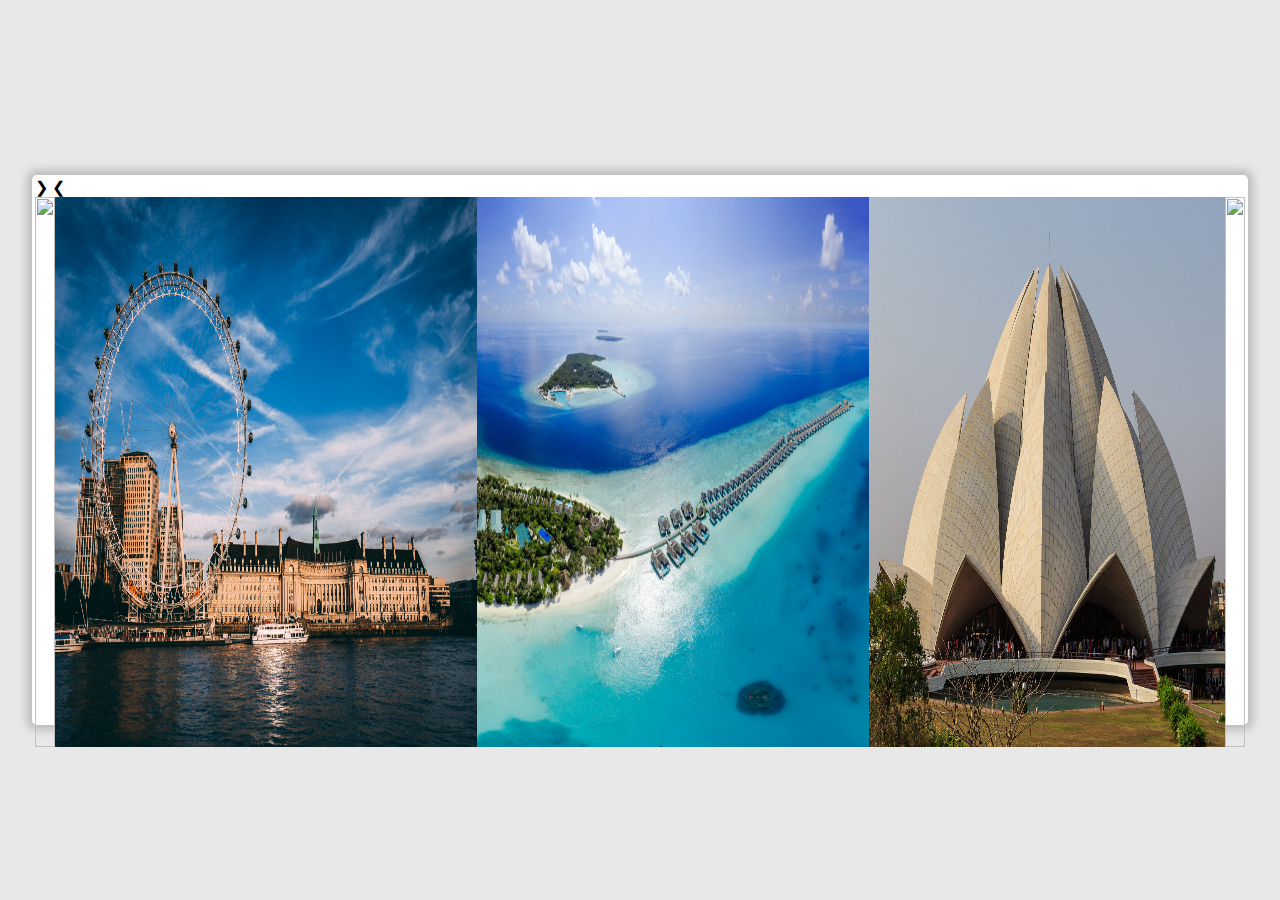
==== HTML file/Home.html @ fa263f8d "this is simran commit" ====
<!DOCTYPE html>
<html lang="en">
<head>
    <meta charset="UTF-8">
    <meta http-equiv="X-UA-Compatible" content="IE=edge">
    <meta name="viewport" content="width=device-width, initial-scale=1.0">
    <link rel="stylesheet" href="../CSS File/Home.css">
    <title>Project 101</title>
</head>
<body>
     <!-- start coding :) -->

     <!-- navbar code -->


     <!-- carousal code  -->
     <div class="image-slidder">
        <span class="next">&#10095</span>
        <span class="prev">&#10094</span>

        <section class="slides-row">
            <div class="slide">
                <img src="IMAGES/Dubai.jpg" width="100%" height="550px">
            </div>
            <div class="slide">
                <img src="IMAGES/London.jpg" width="100%" height="550px">
            </div>
            <div class="slide">
                <img src="IMAGES/Maldives.jpg" width="100%" height="550px">
            </div>
            <div class="slide">
                <img src="IMAGES/NewDelhi.jpg" width="100%" height="550px">
            </div>
            <div class="slide">
                <img src="IMAGES/Paris.jpg" width="100%" height="550px">
            </div>
        </section>
     </div>
</body>
<script src="../JS File/Home.js"></script>
</html>
---- CSS File/Home.css ----
*{
   padding: 0;
   margin: 0;
   box-sizing: border-box;
}
body{
   width: 100%;
   height: 100vh;
   display: flex;
   justify-content: center;
   align-items: center;
   background-color: #e8e8e8;
}
span{
   text-align: center; 
}

/* SLIDDER CODE */

.image-slidder{
   position: relative;
   width: 95%;
   height: 550px;
   background-color: white;
   border-radius: 5px;border: 3px solid white;
   box-shadow: 0 0 10px 5px rgba(0,0,0,0.2);
}
.image-slidder .slides-row{
   display: flex;
   height: 90%;
   
}
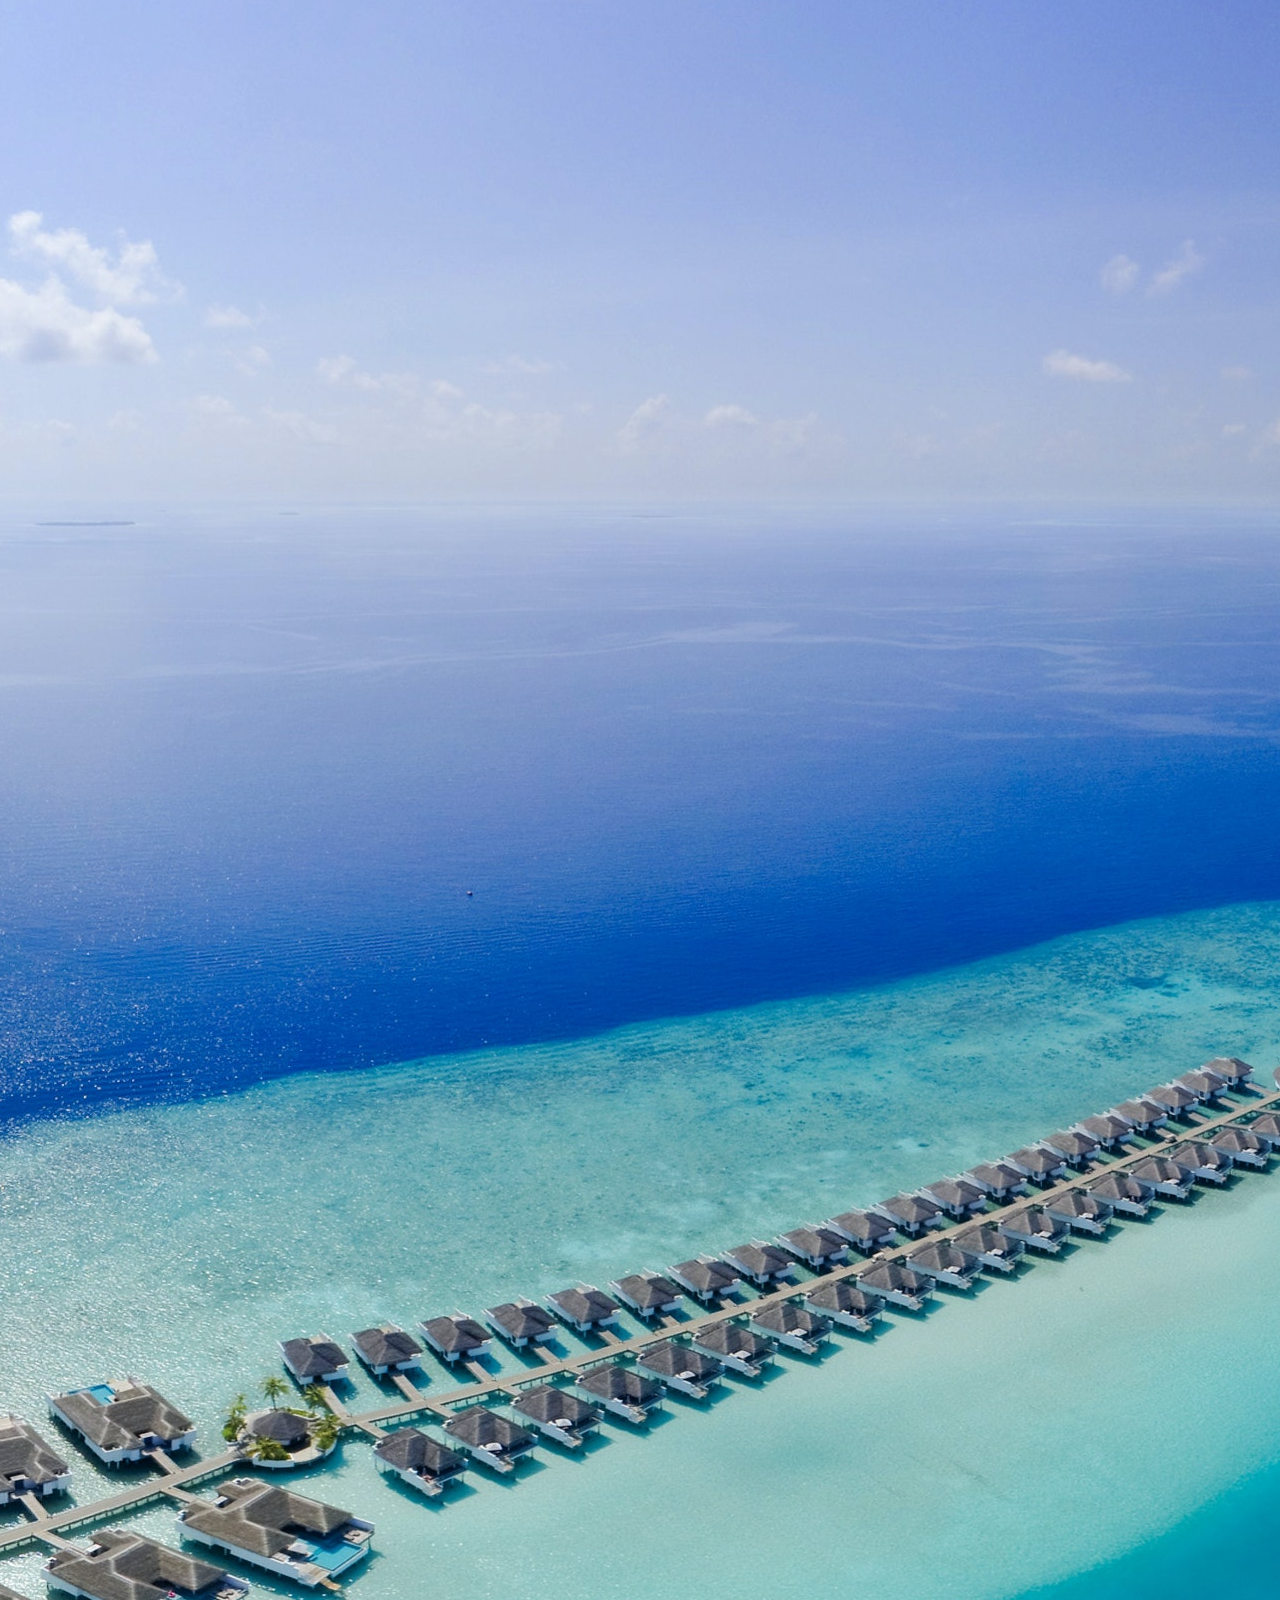
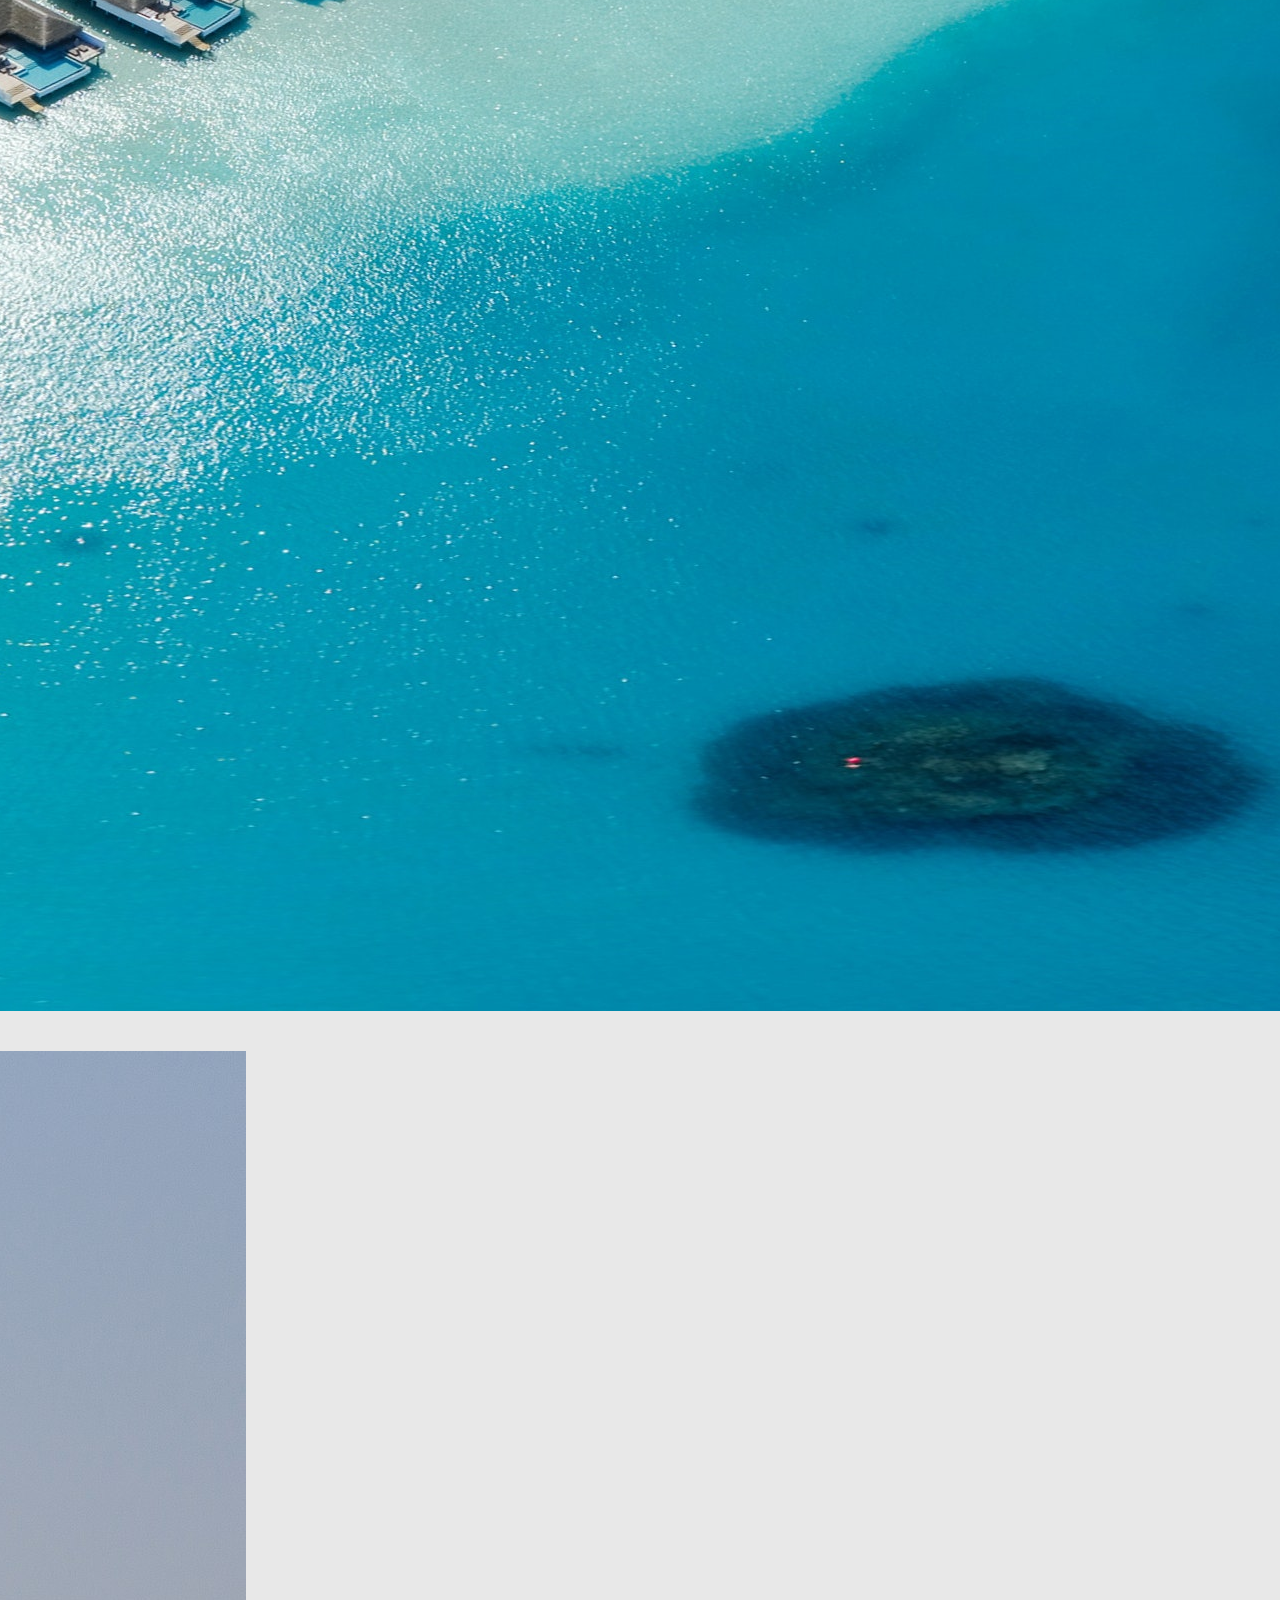
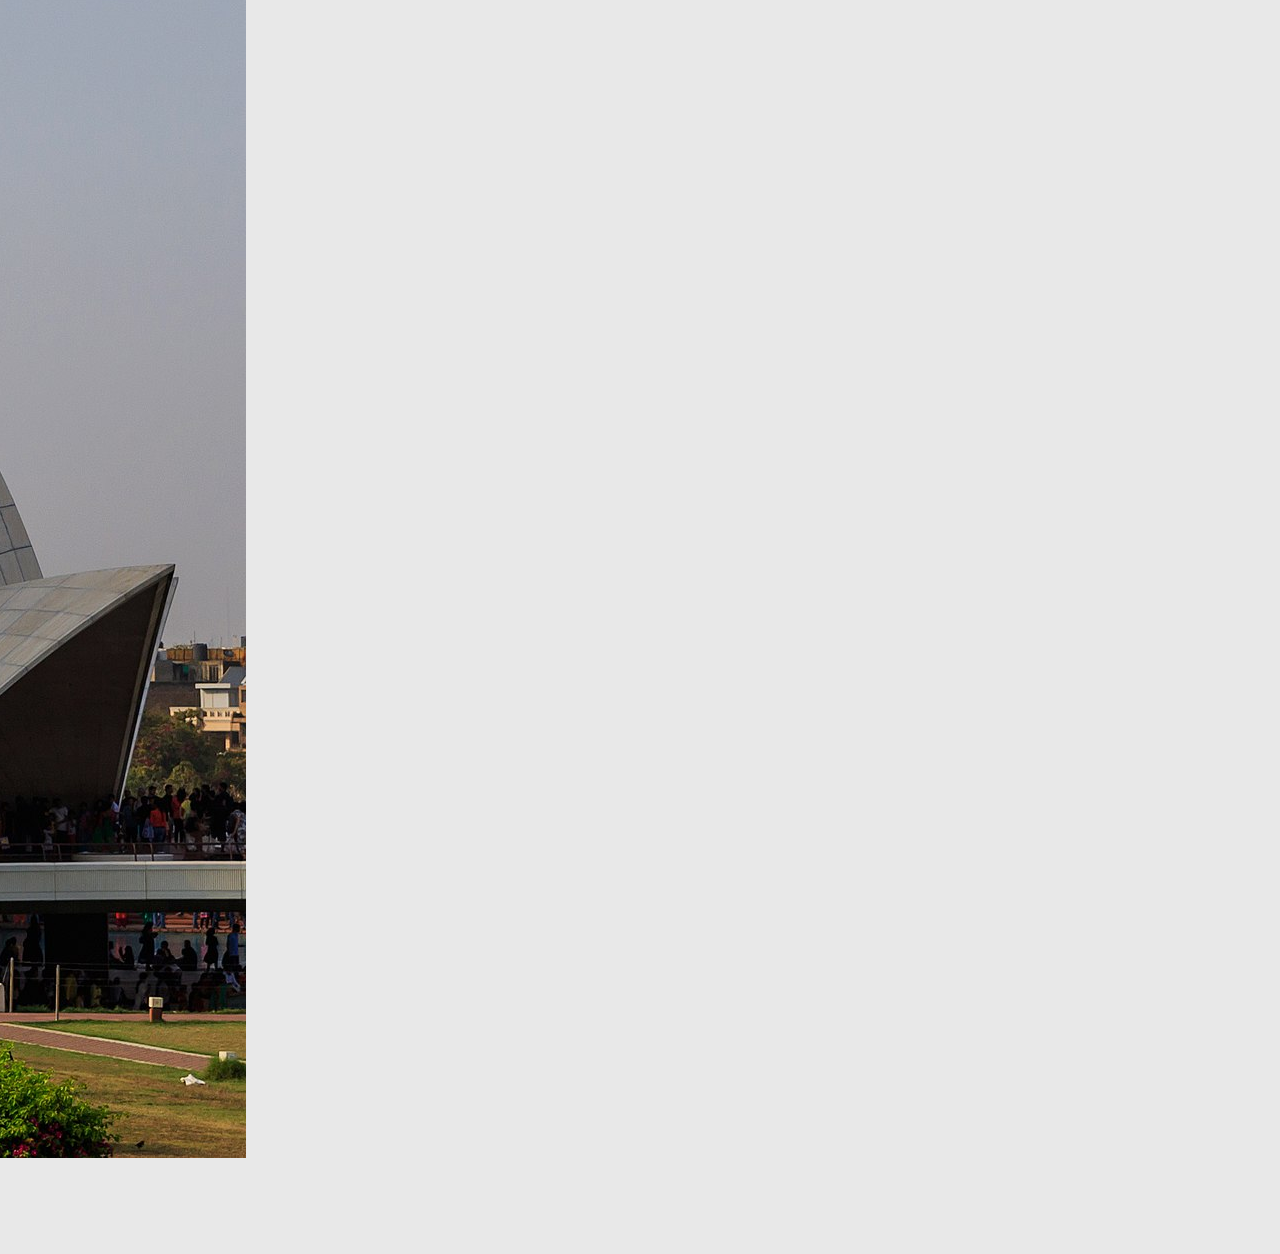
==== commit e078582d: "Create a slidder" ====
--- a/HTML file/Home.html
+++ b/HTML file/Home.html
@@ -14,27 +14,68 @@
 
 
      <!-- carousal code  -->
-     <div class="image-slidder">
-        <span class="next">&#10095</span>
-        <span class="prev">&#10094</span>
+     <div class="slideshow-container">
 
-        <section class="slides-row">
-            <div class="slide">
-                <img src="IMAGES/Dubai.jpg" width="100%" height="550px">
+        <!-- ABOUT 1ST TOUR  -->
+        <div class="sub-slideshow">
+            <div class="img">
+                <img src="IMAGES/Dubai.jpg">
             </div>
-            <div class="slide">
-                <img src="IMAGES/London.jpg" width="100%" height="550px">
+            <div class="text-box">
+                <div class="heading">......</div>
+                <div class="text">......</div>
+                <div class="button"></div>
             </div>
-            <div class="slide">
-                <img src="IMAGES/Maldives.jpg" width="100%" height="550px">
+        </div>
+        
+        <!-- ABOUT 2ND TOUR -->
+        <div class="sub-slideshow">
+            <div class="img">
+                <img src="IMAGES/London.jpg">
             </div>
-            <div class="slide">
-                <img src="IMAGES/NewDelhi.jpg" width="100%" height="550px">
+            <div class="text-box">
+                <div class="heading">......</div>
+                <div class="text">......</div>
+                <div class="button"></div>
             </div>
-            <div class="slide">
-                <img src="IMAGES/Paris.jpg" width="100%" height="550px">
+        </div>
+
+        <!-- ABOUT 3RD TOUR -->
+        <div class="sub-slideshow">
+            <div class="img">
+                <img src="IMAGES/Maldives.jpg">
             </div>
-        </section>
+            <div class="text-box">
+                <div class="heading">......</div>
+                <div class="text">......</div>
+                <div class="button"></div>
+            </div>
+        </div>
+
+        <!-- ABOUT 4TH TOUR -->
+        <div class="sub-slideshow">
+            <div class="img">
+                <img src="IMAGES/NewDelhi.jpg">
+            </div>
+            <div class="text-box">
+                <div class="heading">......</div>
+                <div class="text">......</div>
+                <div class="button"></div>
+            </div>
+        </div>
+
+        <!-- ABOUT 5TH TOUR -->
+        <div class="sub-slideshow">
+            <div class="img">
+                <img src="IMAGES/Paris.jpg">
+            </div>
+            <div class="text-box">
+                <div class="heading">......</div>
+                <div class="text">......</div>
+                <div class="button"></div>
+            </div>
+        </div>
+        
      </div>
 </body>
 <script src="../JS File/Home.js"></script>
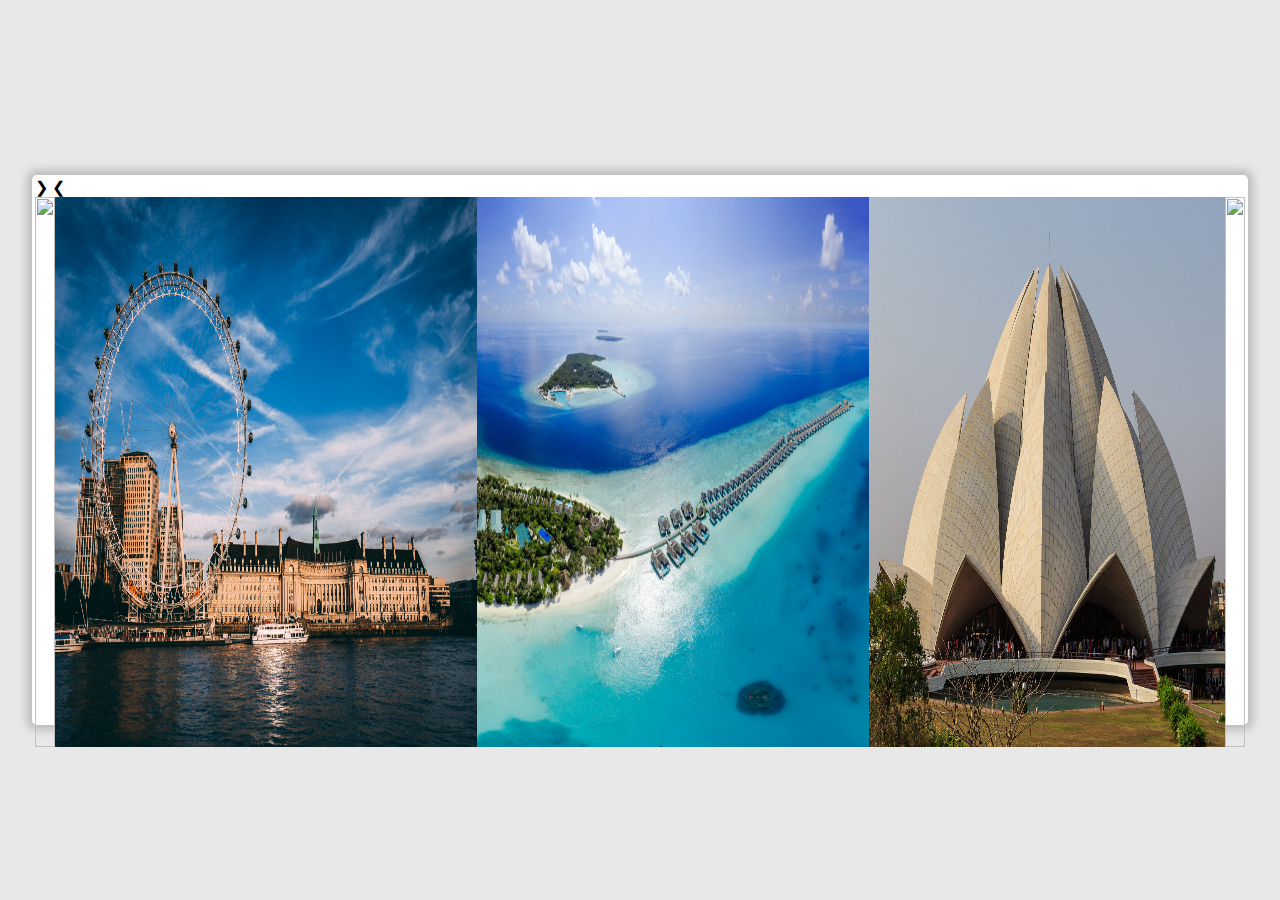
==== commit a05b3323: "conflict resolve in slider" ====
--- a/HTML file/Home.html
+++ b/HTML file/Home.html
@@ -14,65 +14,25 @@
 
 
      <!-- carousal code  -->
-     <div class="slideshow-container">
+     <div class="image-slidder">
+        <span class="next">&#10095</span>
+        <span class="prev">&#10094</span>
 
-        <!-- ABOUT 1ST TOUR  -->
-        <div class="sub-slideshow">
-            <div class="img">
-                <img src="IMAGES/Dubai.jpg">
+        <section class="slides-row">
+            <div class="slide">
+                <img src="IMAGES/Dubai.jpg" width="100%" height="550px">
             </div>
-            <div class="text-box">
-                <div class="heading">......</div>
-                <div class="text">......</div>
-                <div class="button"></div>
+            <div class="slide">
+                <img src="IMAGES/London.jpg" width="100%" height="550px">
             </div>
-        </div>
-        
-        <!-- ABOUT 2ND TOUR -->
-        <div class="sub-slideshow">
-            <div class="img">
-                <img src="IMAGES/London.jpg">
+            <div class="slide">
+                <img src="IMAGES/Maldives.jpg" width="100%" height="550px">
             </div>
-            <div class="text-box">
-                <div class="heading">......</div>
-                <div class="text">......</div>
-                <div class="button"></div>
+            <div class="slide">
+                <img src="IMAGES/NewDelhi.jpg" width="100%" height="550px">
             </div>
-        </div>
-
-        <!-- ABOUT 3RD TOUR -->
-        <div class="sub-slideshow">
-            <div class="img">
-                <img src="IMAGES/Maldives.jpg">
-            </div>
-            <div class="text-box">
-                <div class="heading">......</div>
-                <div class="text">......</div>
-                <div class="button"></div>
-            </div>
-        </div>
-
-        <!-- ABOUT 4TH TOUR -->
-        <div class="sub-slideshow">
-            <div class="img">
-                <img src="IMAGES/NewDelhi.jpg">
-            </div>
-            <div class="text-box">
-                <div class="heading">......</div>
-                <div class="text">......</div>
-                <div class="button"></div>
-            </div>
-        </div>
-
-        <!-- ABOUT 5TH TOUR -->
-        <div class="sub-slideshow">
-            <div class="img">
-                <img src="IMAGES/Paris.jpg">
-            </div>
-            <div class="text-box">
-                <div class="heading">......</div>
-                <div class="text">......</div>
-                <div class="button"></div>
+            <div class="slide">
+                <img src="IMAGES/Paris.jpg" width="100%" height="550px">
             </div>
         </div>
         
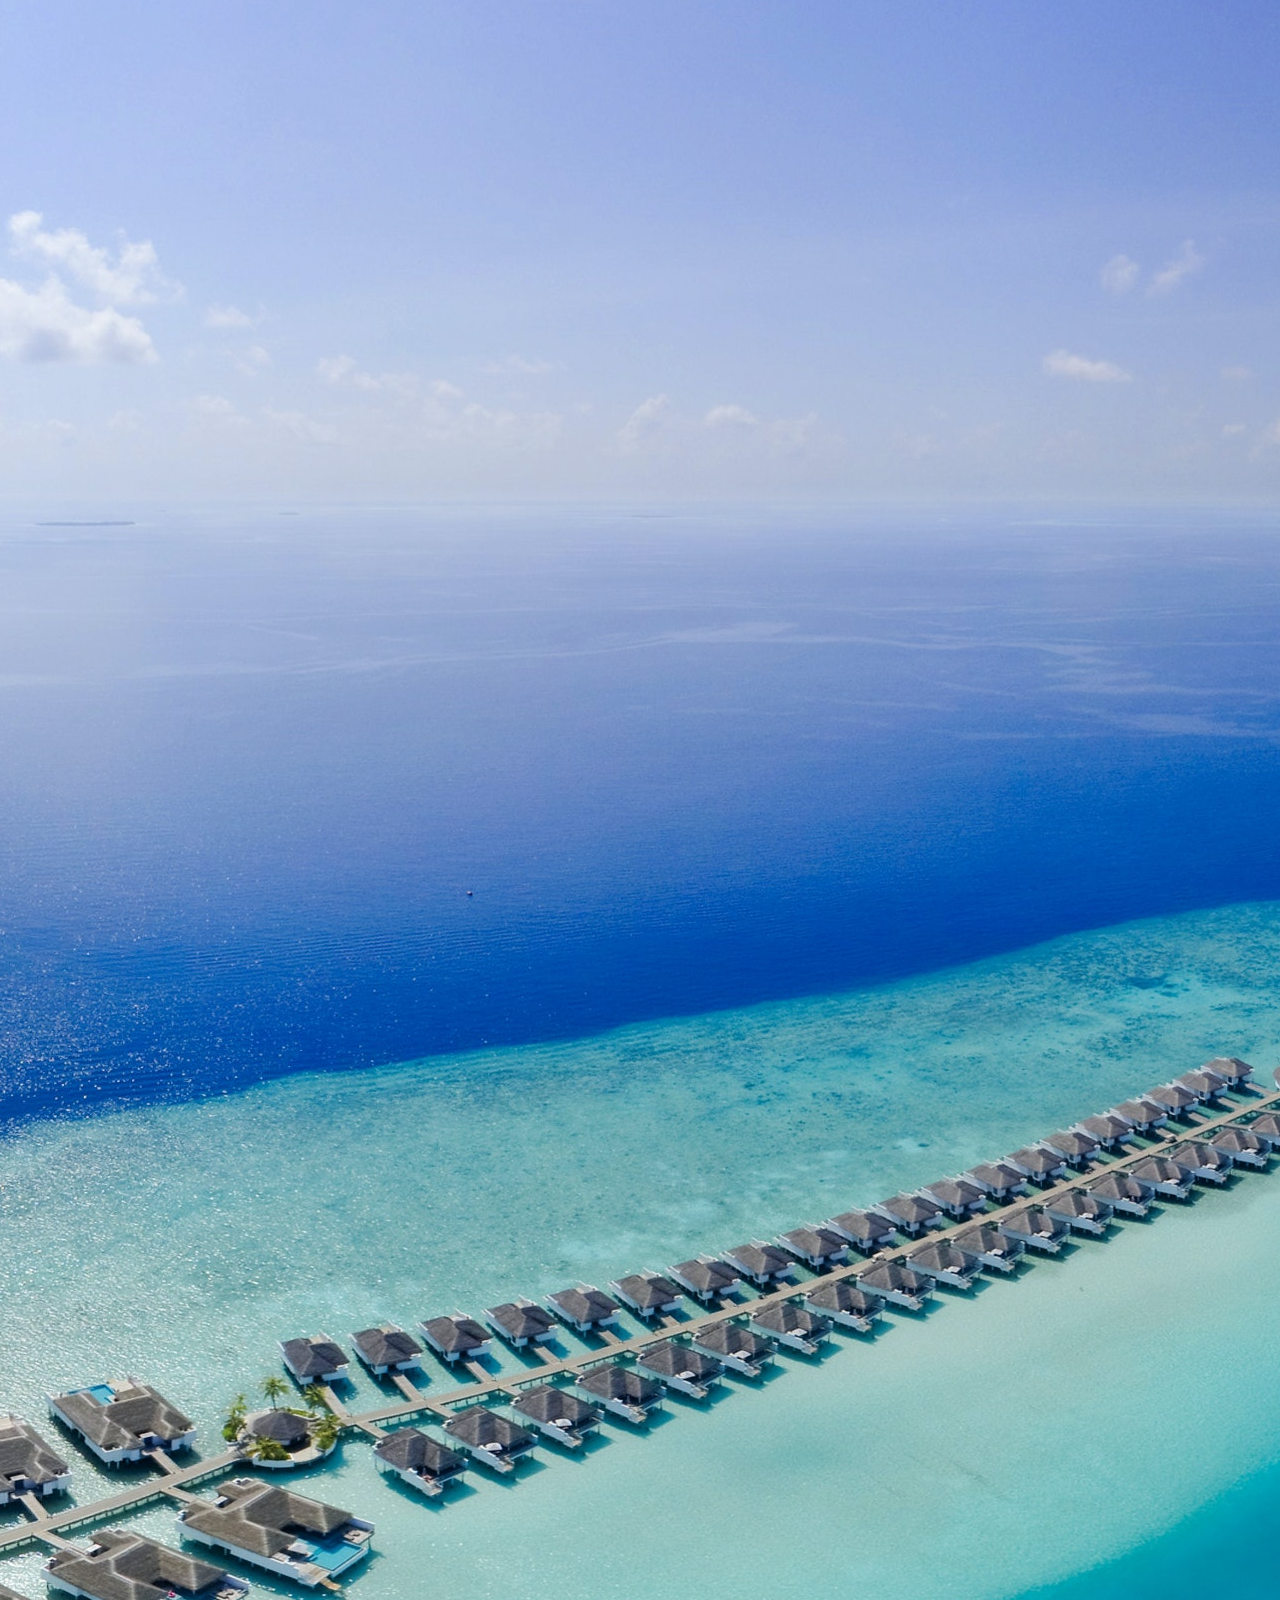
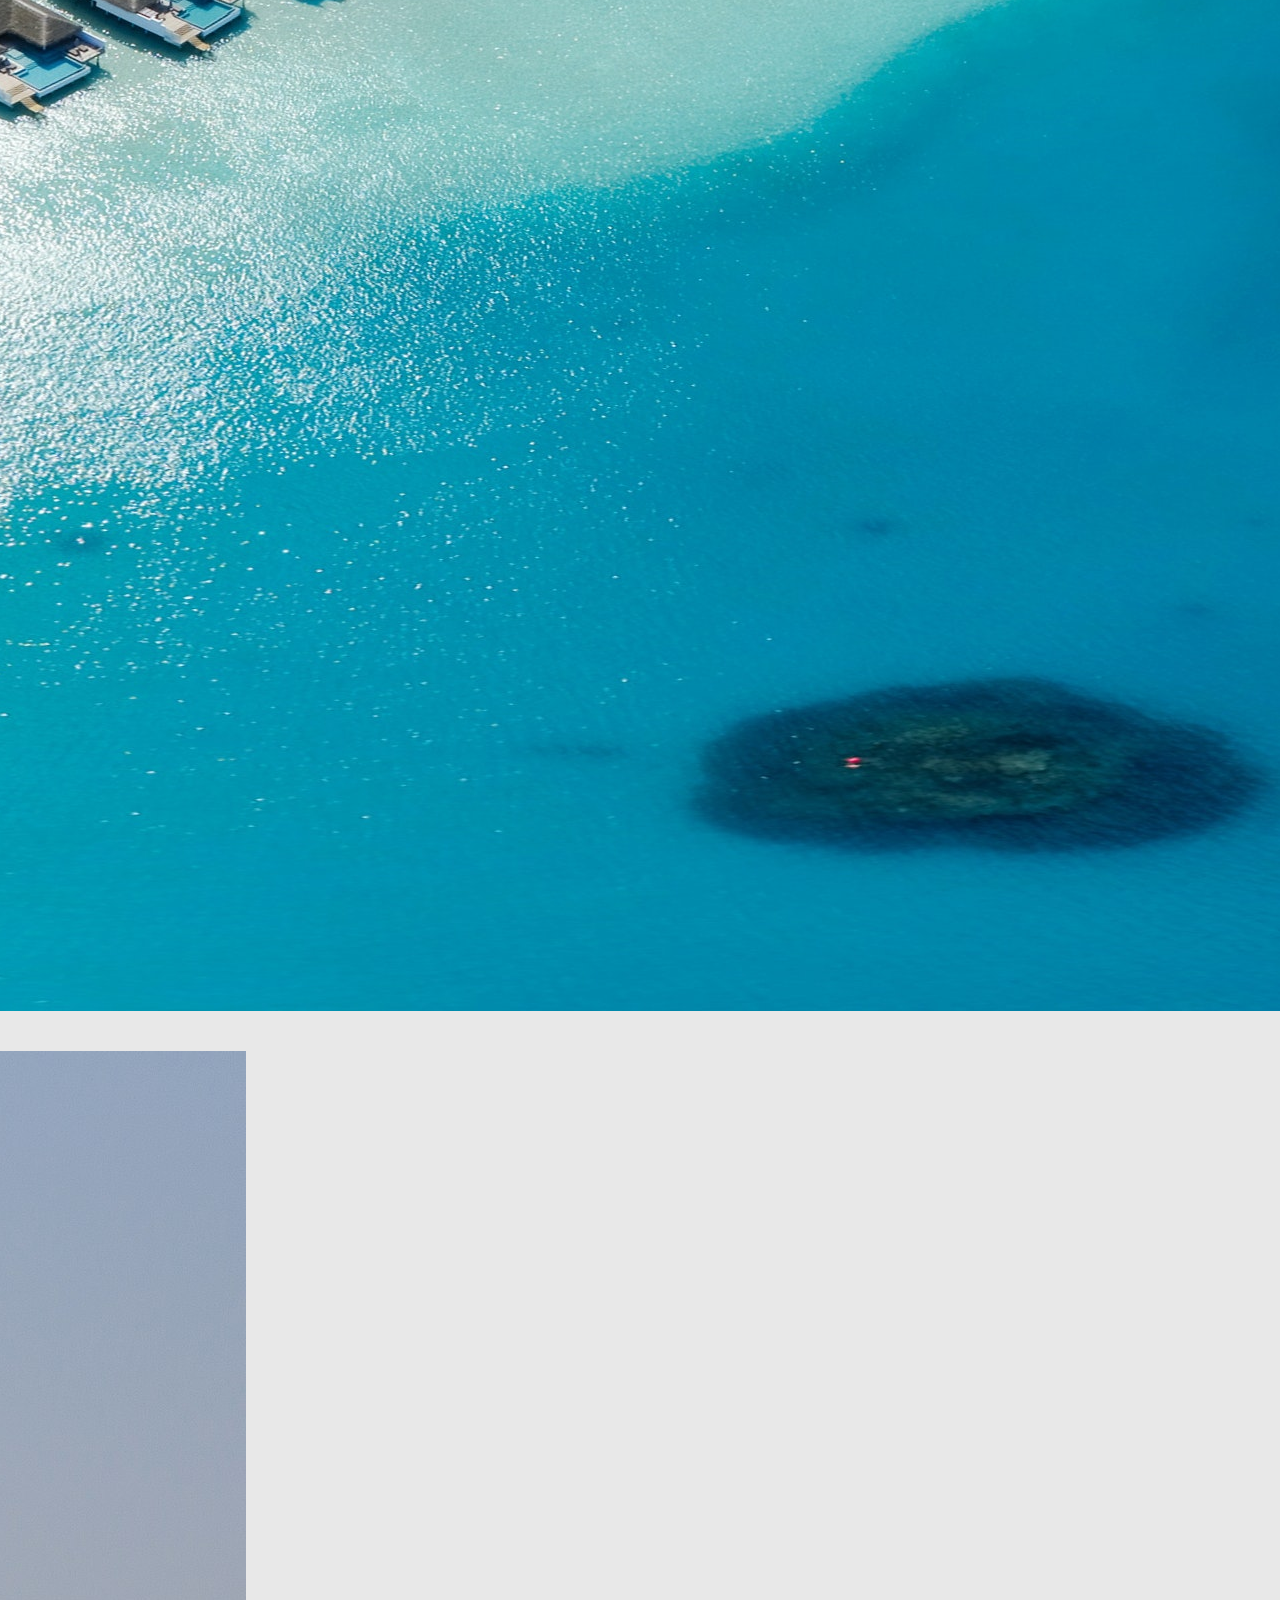
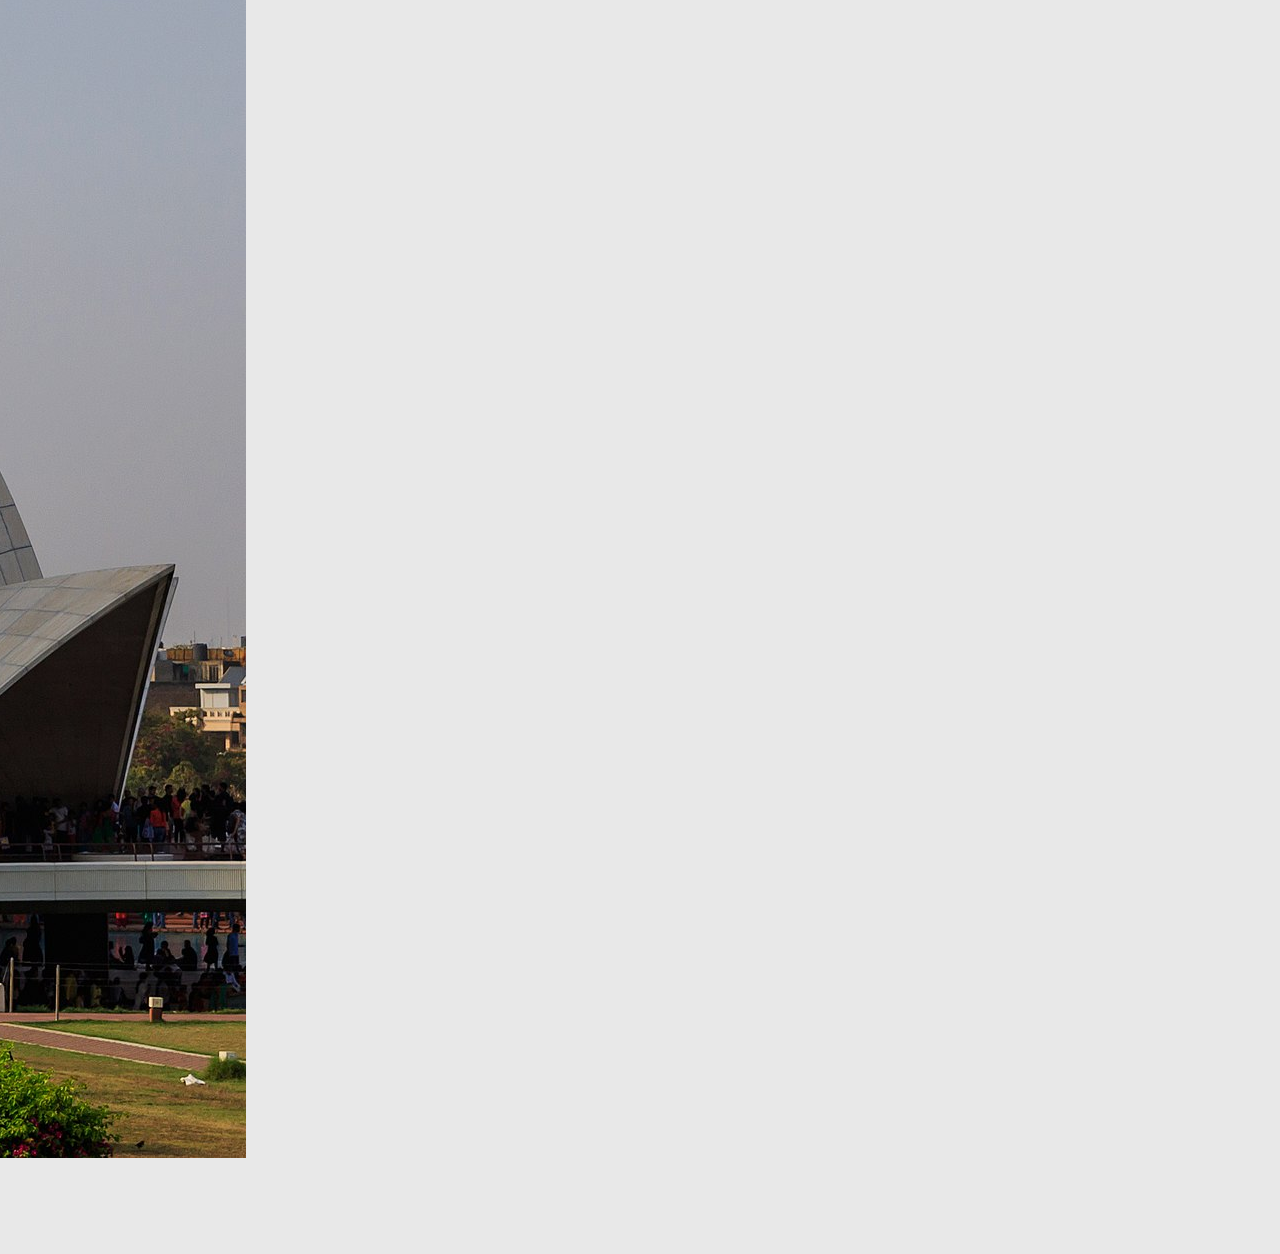
==== commit b46f09d7: "resolve conflict the slider code" ====
--- a/HTML file/Home.html
+++ b/HTML file/Home.html
@@ -14,25 +14,66 @@
 
 
      <!-- carousal code  -->
-     <div class="image-slidder">
-        <span class="next">&#10095</span>
-        <span class="prev">&#10094</span>
+     <div class="slideshow-container">
 
-        <section class="slides-row">
-            <div class="slide">
-                <img src="IMAGES/Dubai.jpg" width="100%" height="550px">
+        <!-- ABOUT 1ST TOUR  -->
+        <div class="sub-slideshow">
+            <div class="img">
+                <img src="IMAGES/Dubai.jpg">
             </div>
-            <div class="slide">
-                <img src="IMAGES/London.jpg" width="100%" height="550px">
+            <div class="text-box">
+                <div class="heading">......</div>
+                <div class="text">......</div>
+                <div class="button"></div>
             </div>
-            <div class="slide">
-                <img src="IMAGES/Maldives.jpg" width="100%" height="550px">
+        </div>
+        
+        <!-- ABOUT 2ND TOUR -->
+        <div class="sub-slideshow">
+            <div class="img">
+                <img src="IMAGES/London.jpg">
             </div>
-            <div class="slide">
-                <img src="IMAGES/NewDelhi.jpg" width="100%" height="550px">
+            <div class="text-box">
+                <div class="heading">......</div>
+                <div class="text">......</div>
+                <div class="button"></div>
             </div>
-            <div class="slide">
-                <img src="IMAGES/Paris.jpg" width="100%" height="550px">
+        </div>
+
+        <!-- ABOUT 3RD TOUR -->
+        <div class="sub-slideshow">
+            <div class="img">
+                <img src="IMAGES/Maldives.jpg">
+            </div>
+            <div class="text-box">
+                <div class="heading">......</div>
+                <div class="text">......</div>
+                <div class="button"></div>
+            </div>
+        </div>
+
+        <!-- ABOUT 4TH TOUR -->
+        <div class="sub-slideshow">
+            <div class="img">
+                <img src="IMAGES/NewDelhi.jpg">
+            </div>
+            <div class="text-box">
+                <div class="heading">......</div>
+                <div class="text">......</div>
+                <div class="button"></div>
+            </div>
+        </div>
+
+        <!-- ABOUT 5TH TOUR -->
+        <div class="sub-slideshow">
+            <div class="img">
+                <img src="IMAGES/Paris.jpg">
+            </div>
+            <div class="text-box">
+                <div class="heading">......</div>
+                <div class="text">......</div>
+                <div class="button"></div>
+
             </div>
         </div>
         
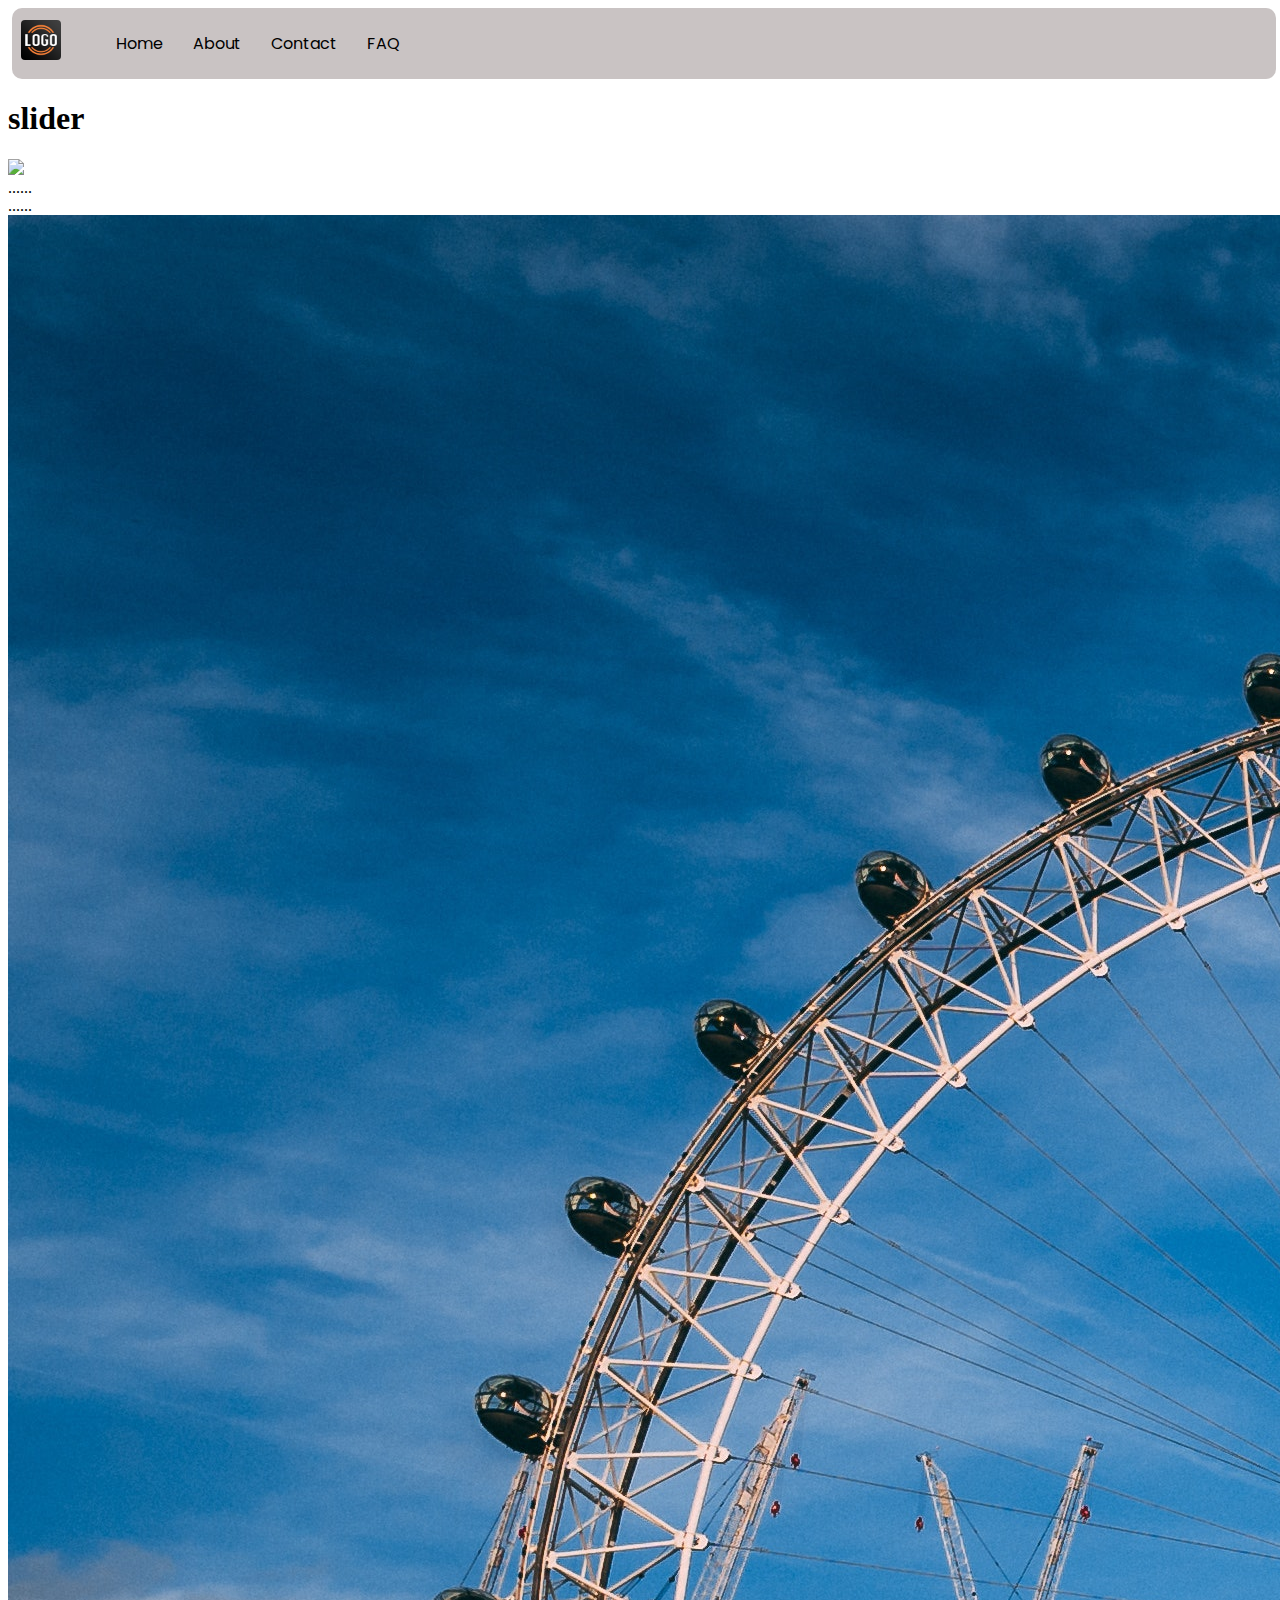
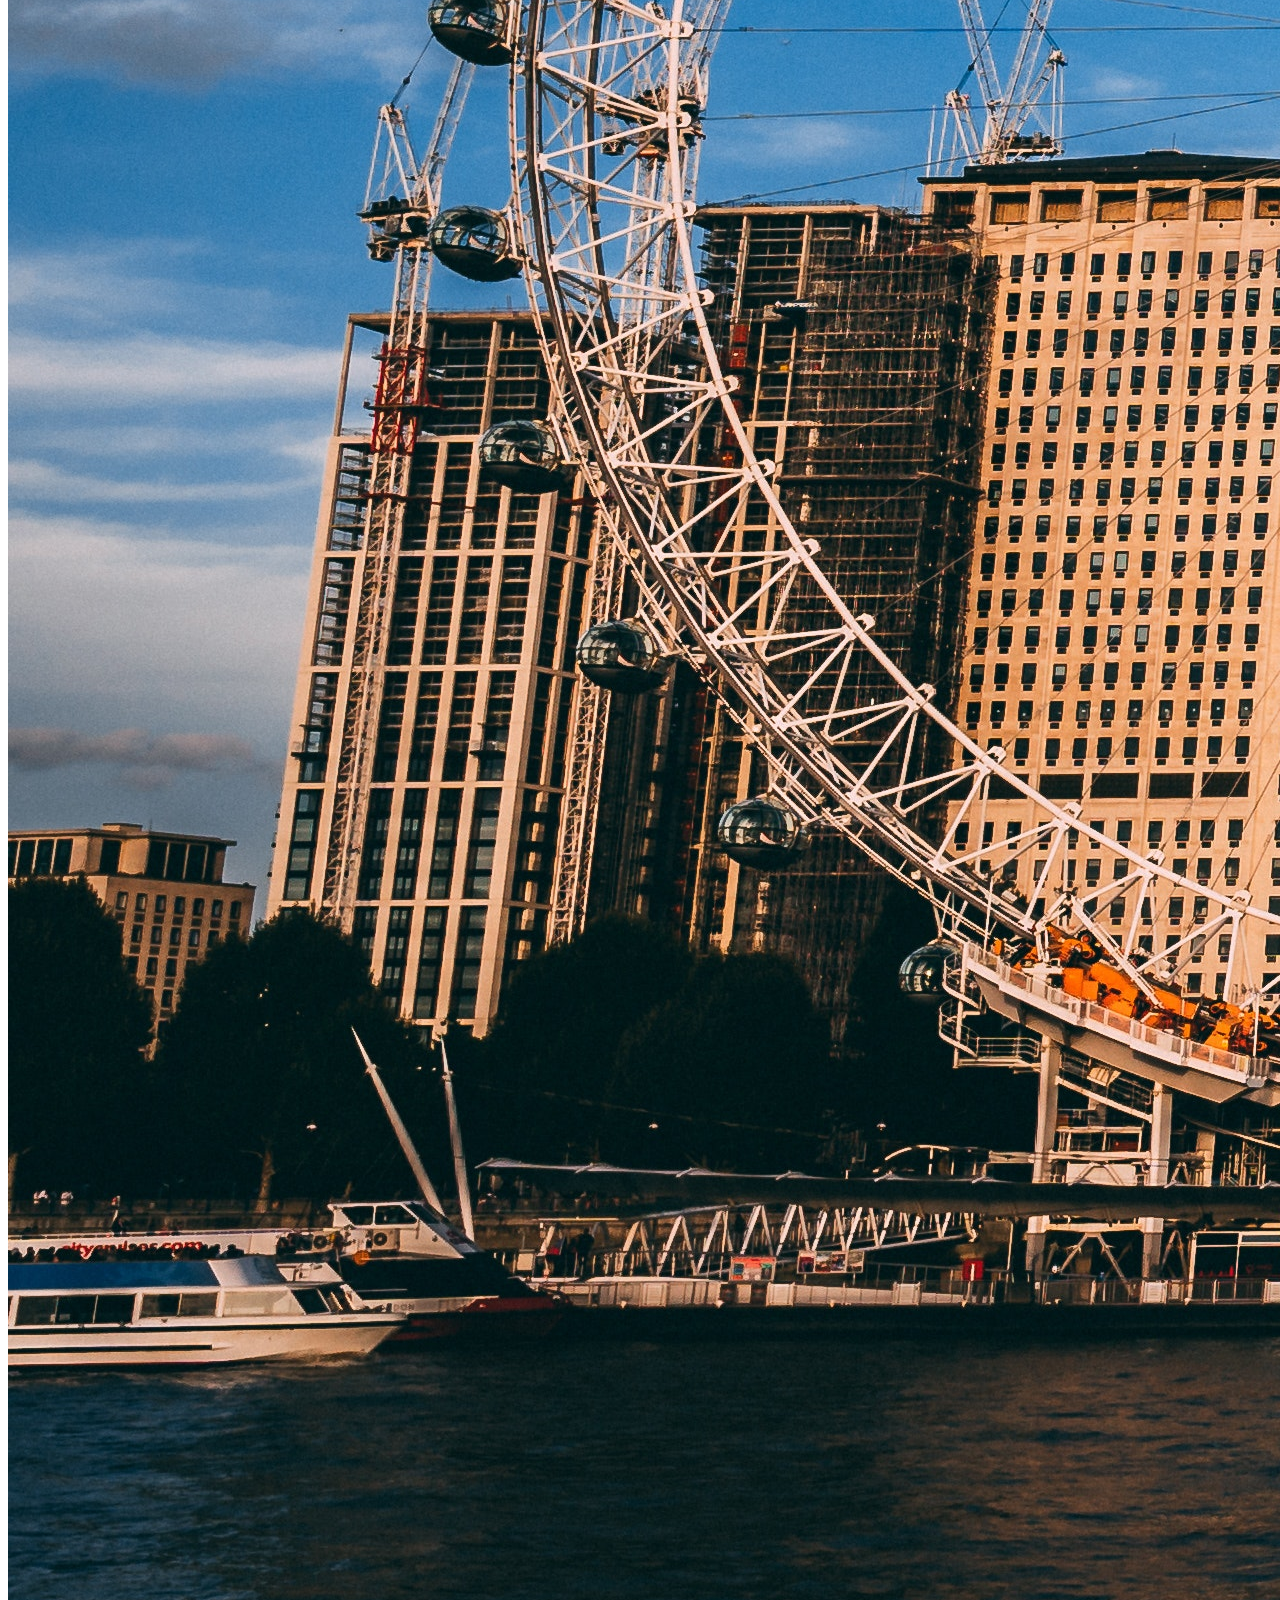
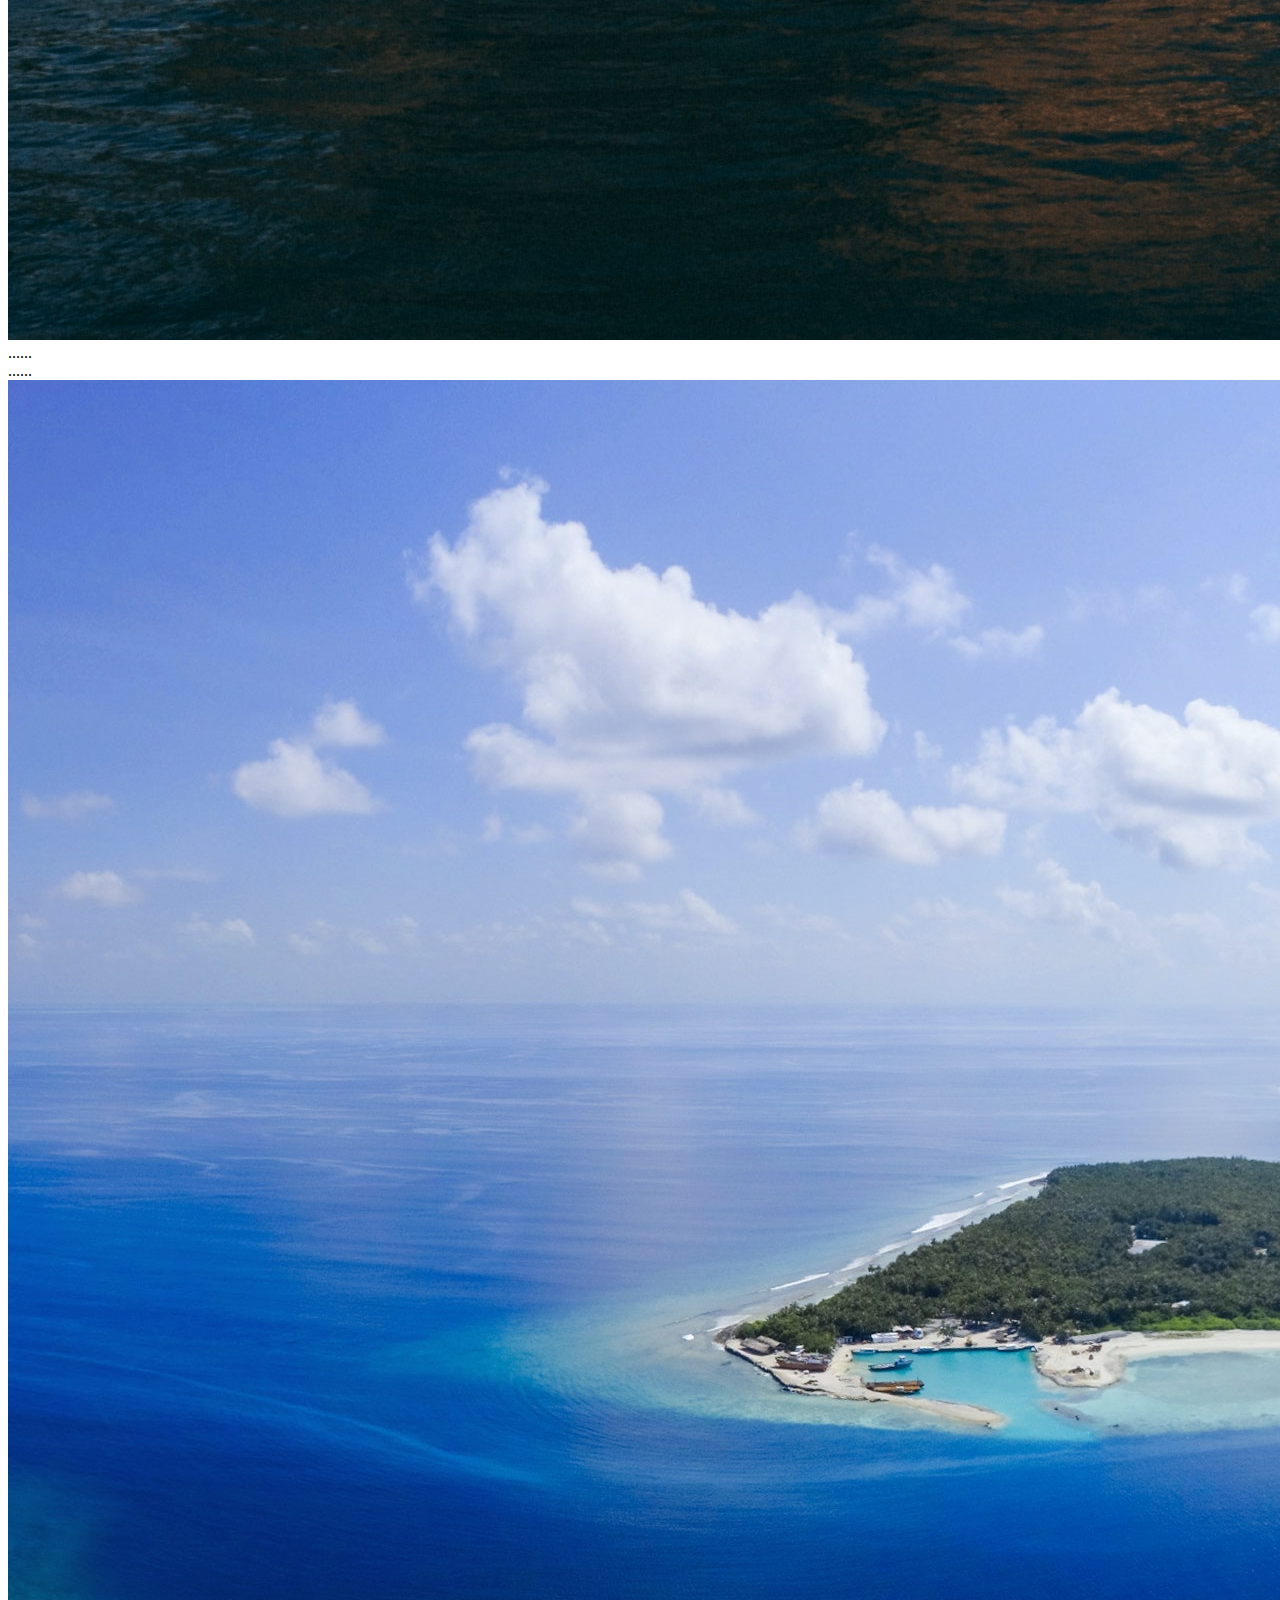
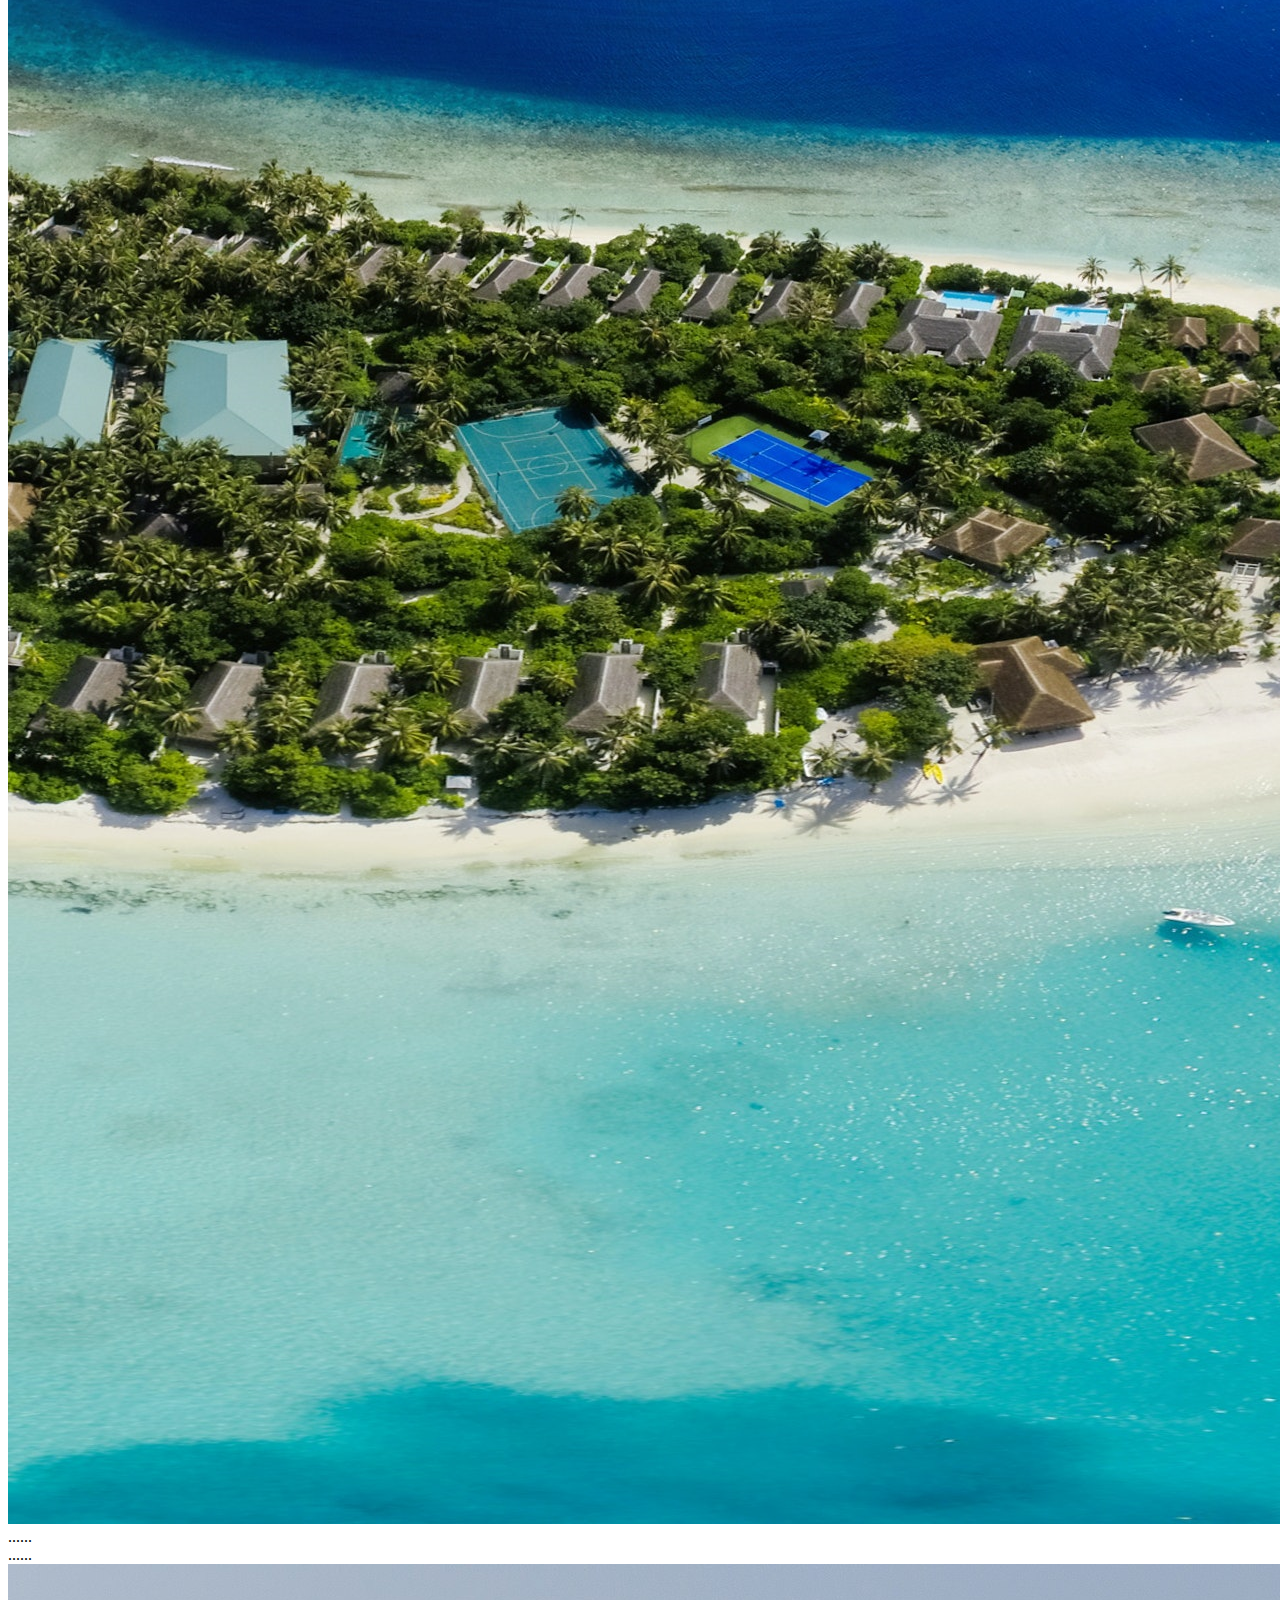
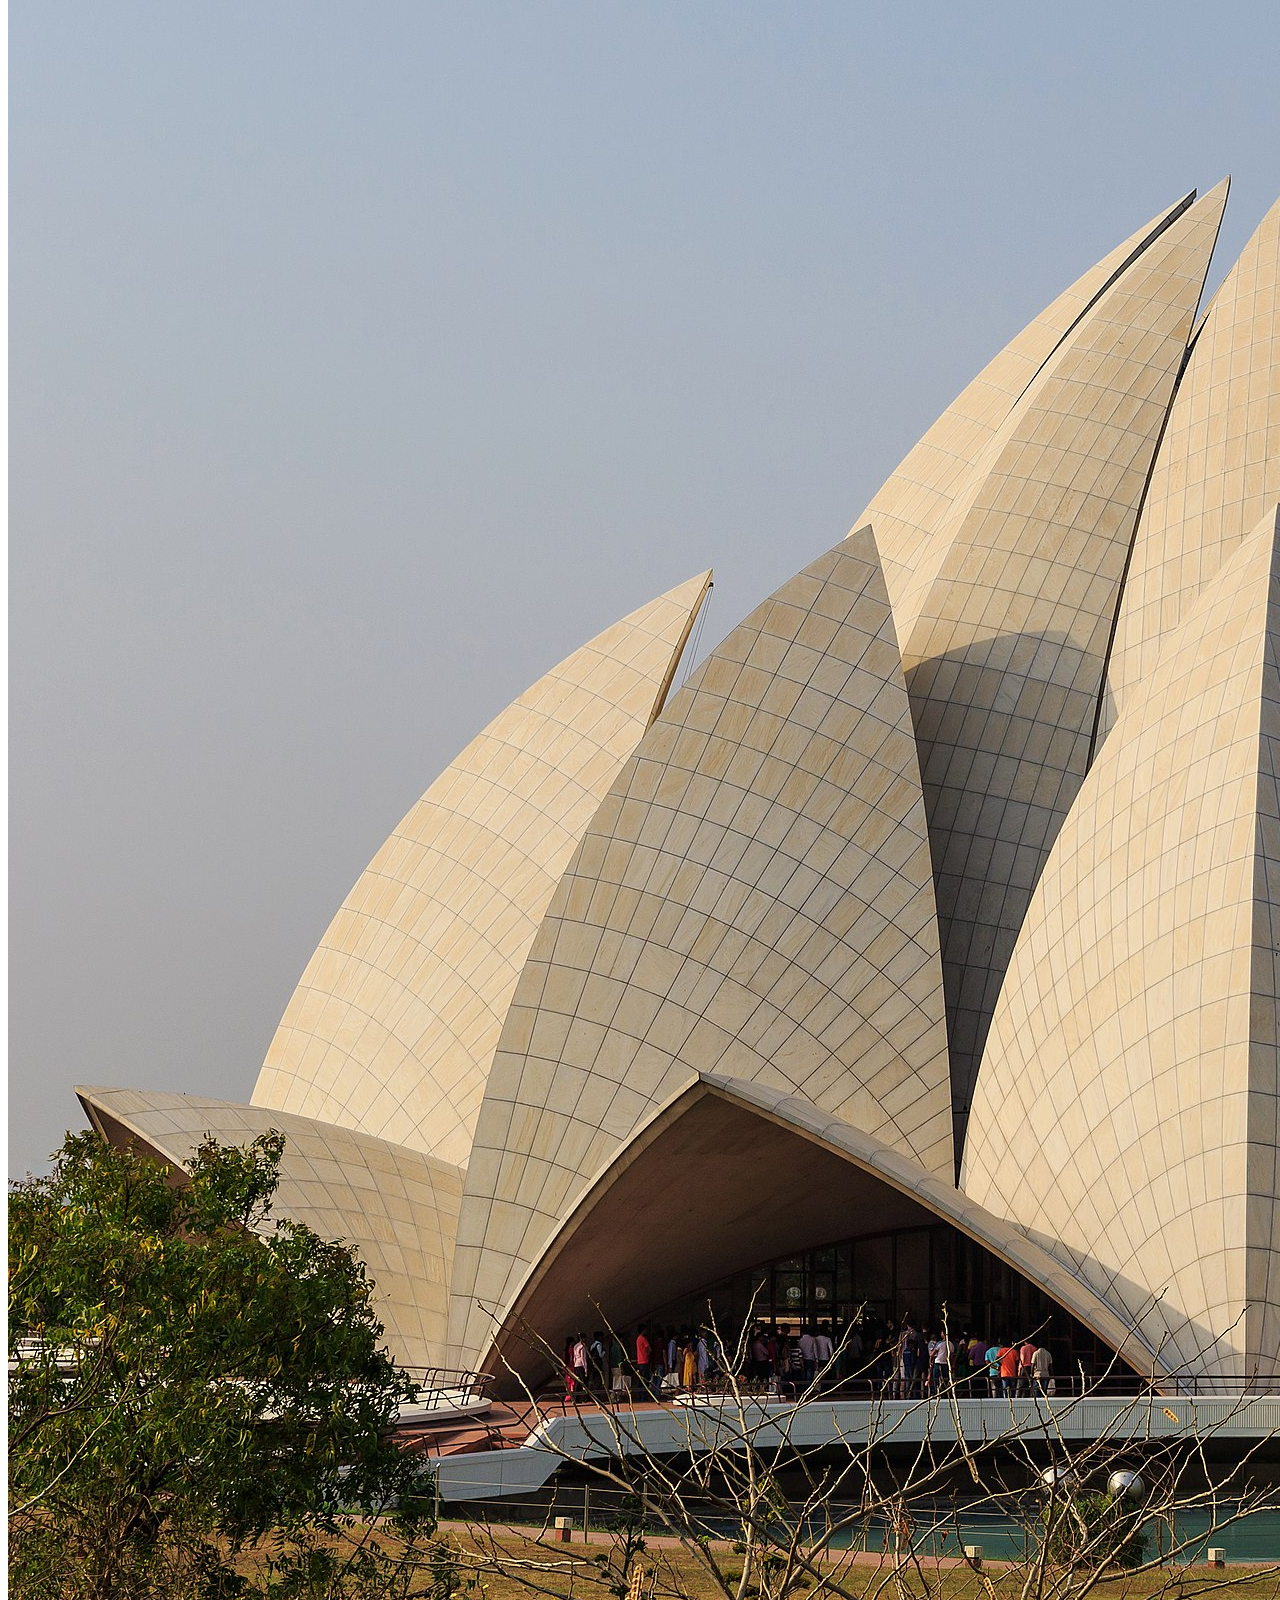
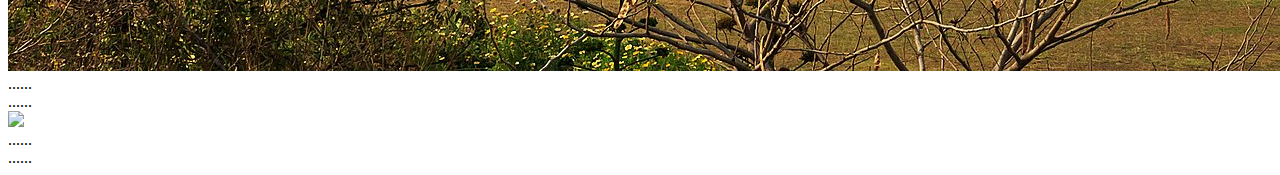
==== commit fe29abad: "create Navbar" ====
--- a/HTML file/Home.html
+++ b/HTML file/Home.html
@@ -1,20 +1,58 @@
 <!DOCTYPE html>
 <html lang="en">
+
 <head>
     <meta charset="UTF-8">
-    <meta http-equiv="X-UA-Compatible" content="IE=edge">
-    <meta name="viewport" content="width=device-width, initial-scale=1.0">
-    <link rel="stylesheet" href="../CSS File/Home.css">
+    <meta http-equiv="X-UA-Compatible"
+        content="IE=edge">
+    <meta name="viewport"
+        content="width=device-width, initial-scale=1.0">
+    <link rel="stylesheet"
+        href="../CSS File/Home.css">
+    <link rel="preconnect"
+        href="https://fonts.googleapis.com">
+    <link rel="preconnect"
+        href="https://fonts.gstatic.com"
+        crossorigin>
+    <link href="https://fonts.googleapis.com/css2?family=Poppins:wght@400&display=swap"
+        rel="stylesheet">
     <title>Project 101</title>
 </head>
+
 <body>
-     <!-- start coding :) -->
+    <!-- start coding :) -->
 
-     <!-- navbar code -->
+    <!-- navbar code -->
+    <section class="Navbar">
+        <div class="main_div">
+            <div class="List_with_logo">
+                <div class="Nav_logo">
+                    <img src="../Image/Home_image/unnamed.webp"
+                        alt="">
+                </div>
+                <div class="menu_list">
+                    <ul class="menu_ul">
+                        <li class="menu_li">
+                            <a href="#">Home</a>
+                        </li>
+                        <li class="menu_li">
+                            <a href="#">About</a>
+                        </li>
+                        <li class="menu_li">
+                            <a href="#">Contact</a>
+                        </li>
+                        <li class="menu_li">
+                            <a href="#">FAQ</a>
+                        </li>
+                    </ul>
+                </div>
+            </div>
+        </div>
+    </section>
 
-
-     <!-- carousal code  -->
-     <div class="slideshow-container">
+    <!-- carousal code  -->
+    <h1> slider</h1>
+    <div class="slideshow-container">
 
         <!-- ABOUT 1ST TOUR  -->
         <div class="sub-slideshow">
@@ -27,7 +65,7 @@
                 <div class="button"></div>
             </div>
         </div>
-        
+
         <!-- ABOUT 2ND TOUR -->
         <div class="sub-slideshow">
             <div class="img">
@@ -76,8 +114,9 @@
 
             </div>
         </div>
-        
-     </div>
+
+    </div>
 </body>
 <script src="../JS File/Home.js"></script>
+
 </html>--- a/CSS File/Home.css
+++ b/CSS File/Home.css
@@ -1,19 +1,3 @@
-*{
-   padding: 0;
-   margin: 0;
-   box-sizing: border-box;
-}
-body{
-   width: 100%;
-   height: 100vh;
-   display: flex;
-   justify-content: center;
-   align-items: center;
-   background-color: #e8e8e8;
-}
-span{
-   text-align: center; 
-}
 
 /* SLIDDER CODE */
 
@@ -29,4 +13,52 @@
    display: flex;
    height: 90%;
    
-}+}
+
+/* Navbar */
+.Navbar{
+   width: 100%;
+   margin: 4px 4px ;
+   background-color: rgb(201, 195, 195);
+   border-radius: 10px;
+   font-family: 'Poppins', sans-serif;
+}
+
+.List_with_logo{
+   display: flex;
+   align-items: center;
+   margin: 2px;
+   padding: 2px ;
+}
+.menu_ul{
+   display:flex;
+   list-style: none;
+}
+
+
+.menu_li{
+   background-color: rgb(201, 195, 195);
+   color: rgb(34, 34, 34);
+   padding: 3px;
+   margin: 2px;
+}
+.menu_li a{
+   text-decoration: none;
+   color: black;
+   padding: 10px;
+}
+
+.menu_li :hover{
+   background-color: rgb(218, 215, 215);
+   color: rgb(34, 34, 34);
+   border-radius: 5px;
+   transition: all 0.5s ease-in-out;
+}
+
+.Nav_logo{
+   padding-left: 5px;
+}
+.Nav_logo img{
+   width: 40px;
+   border-radius: 4px;
+}
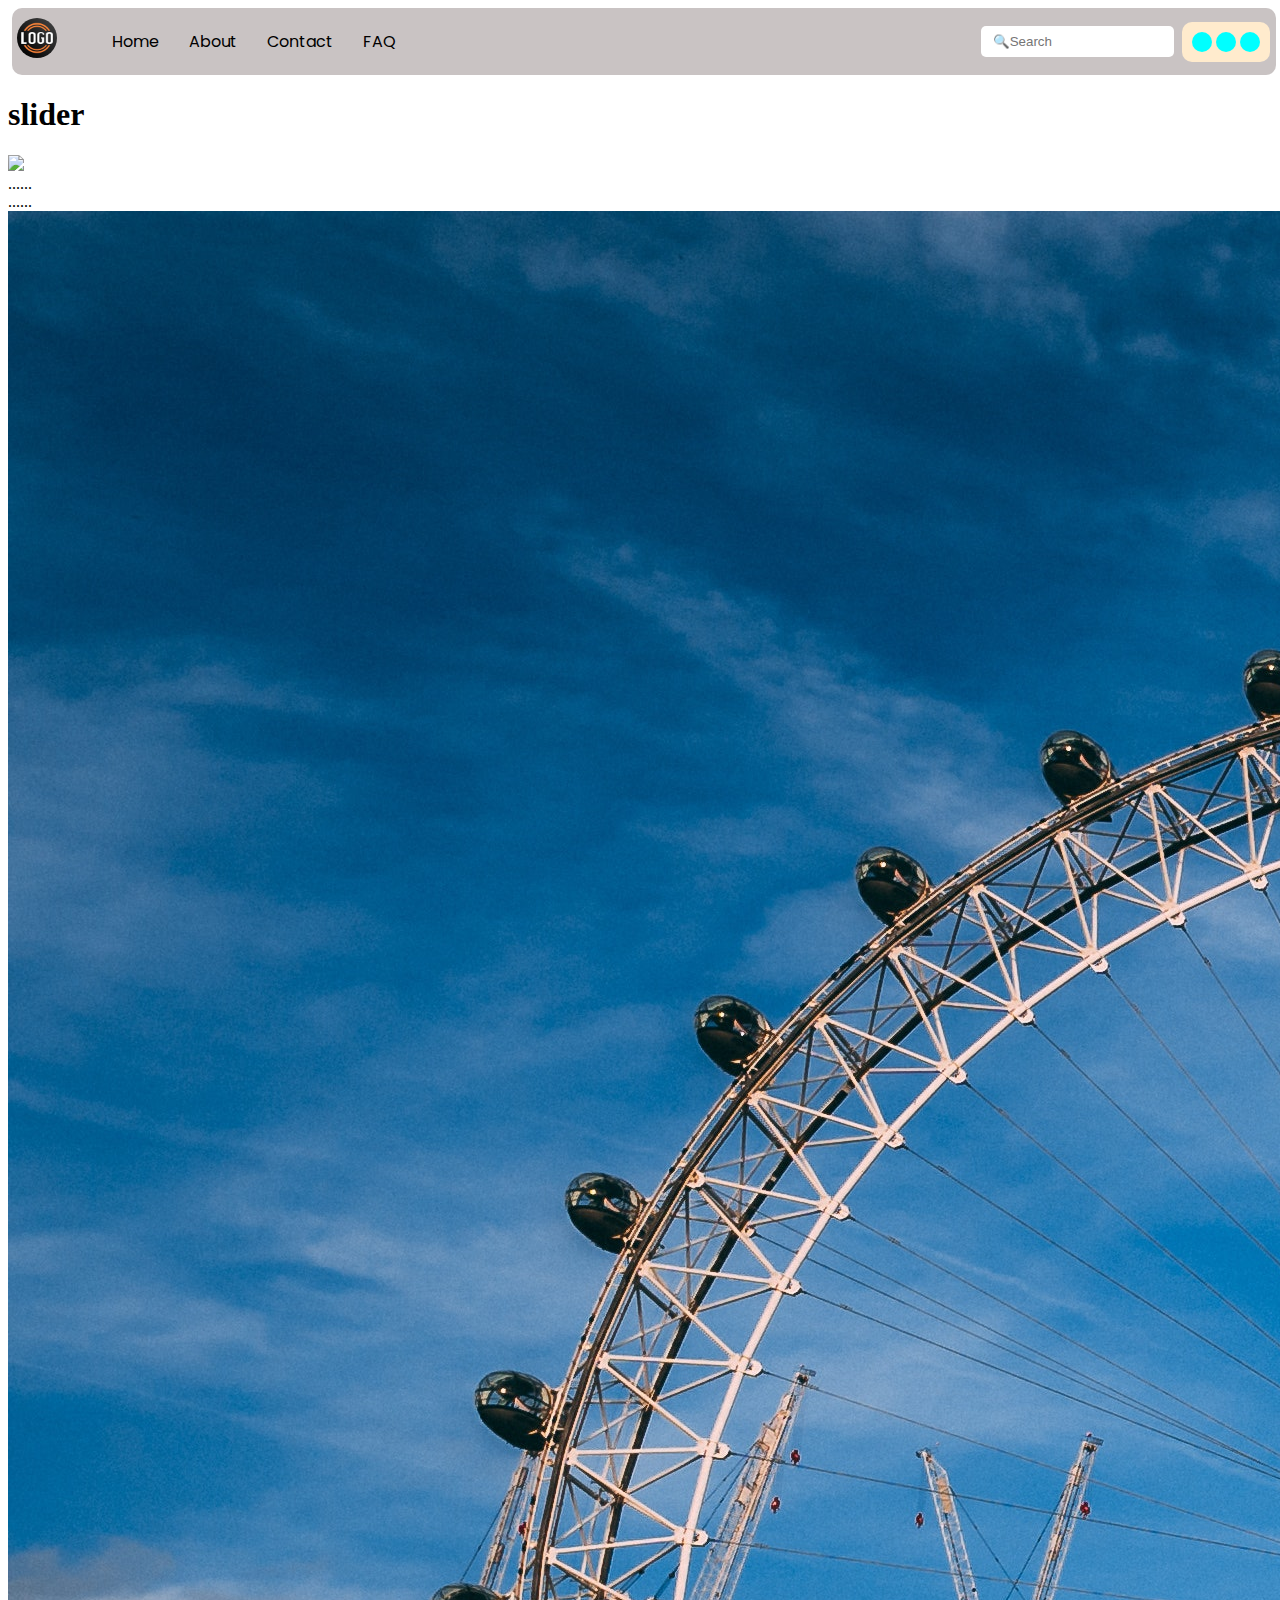
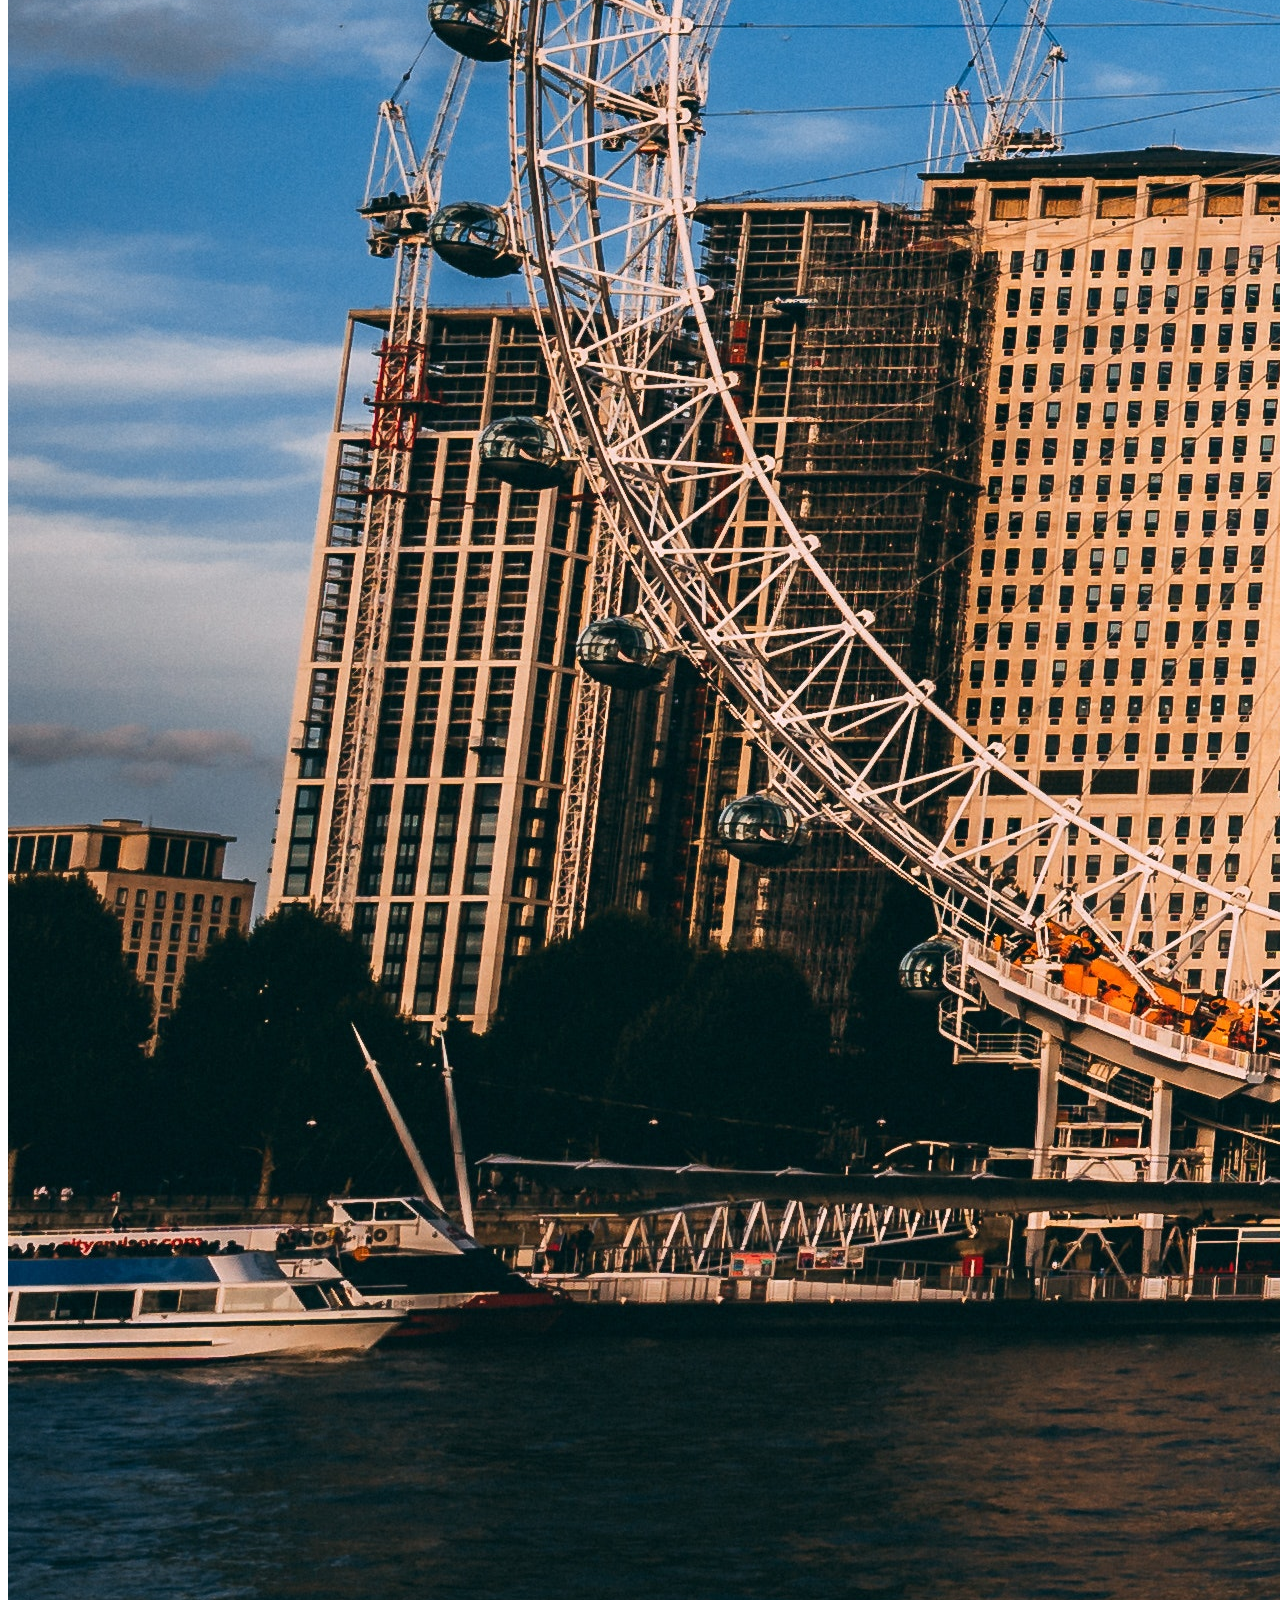
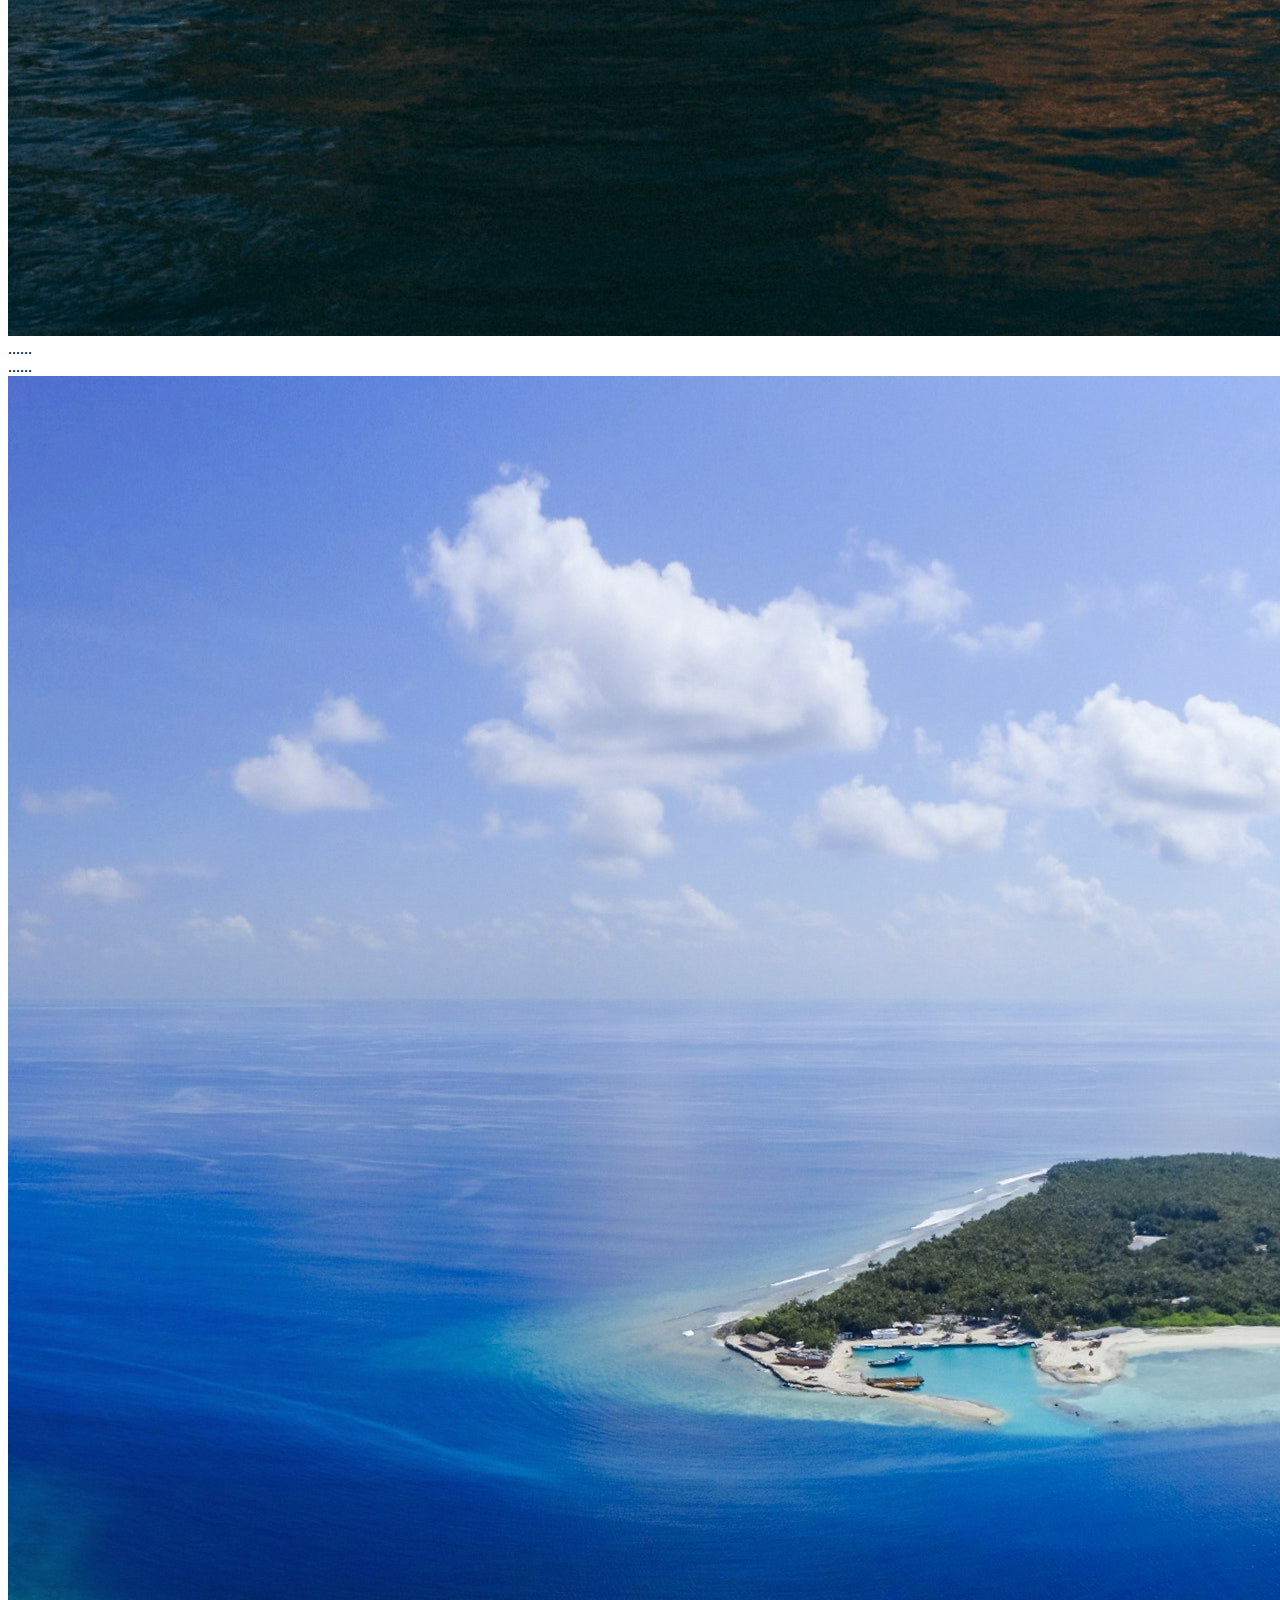
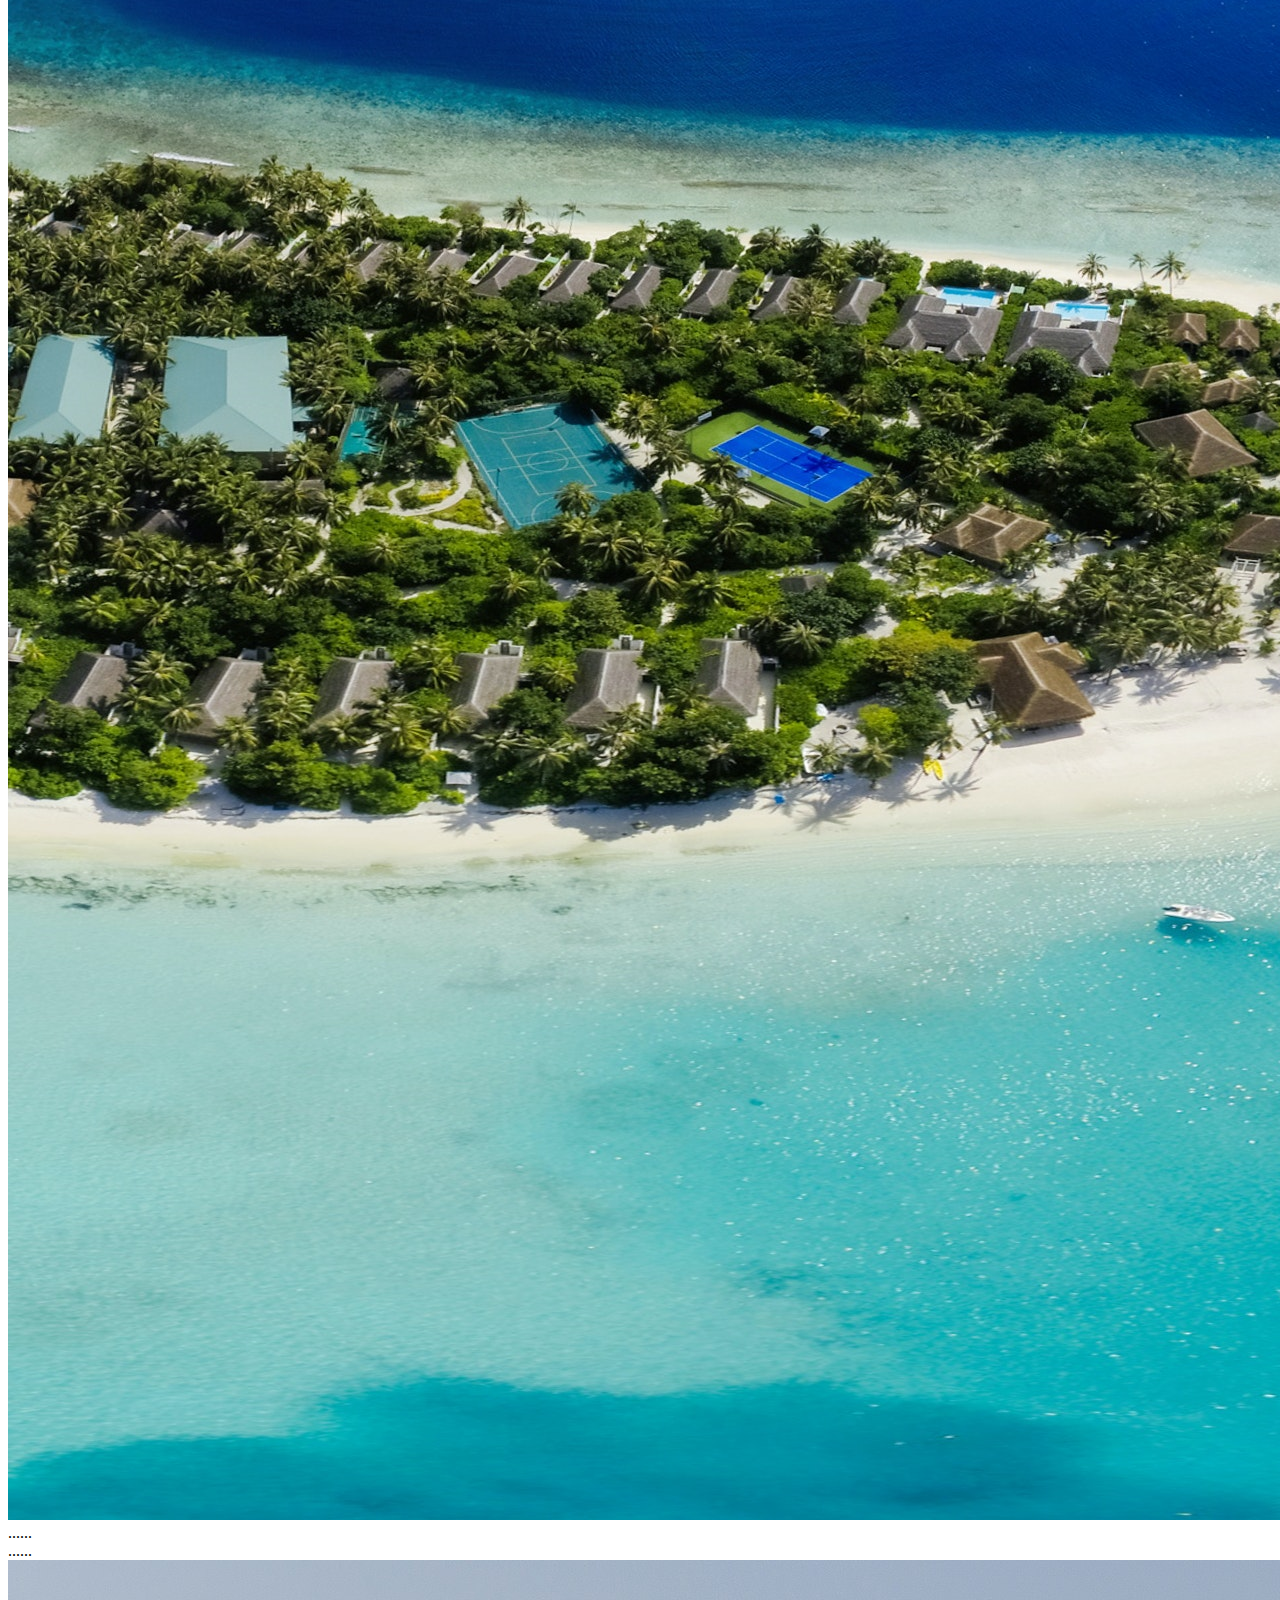
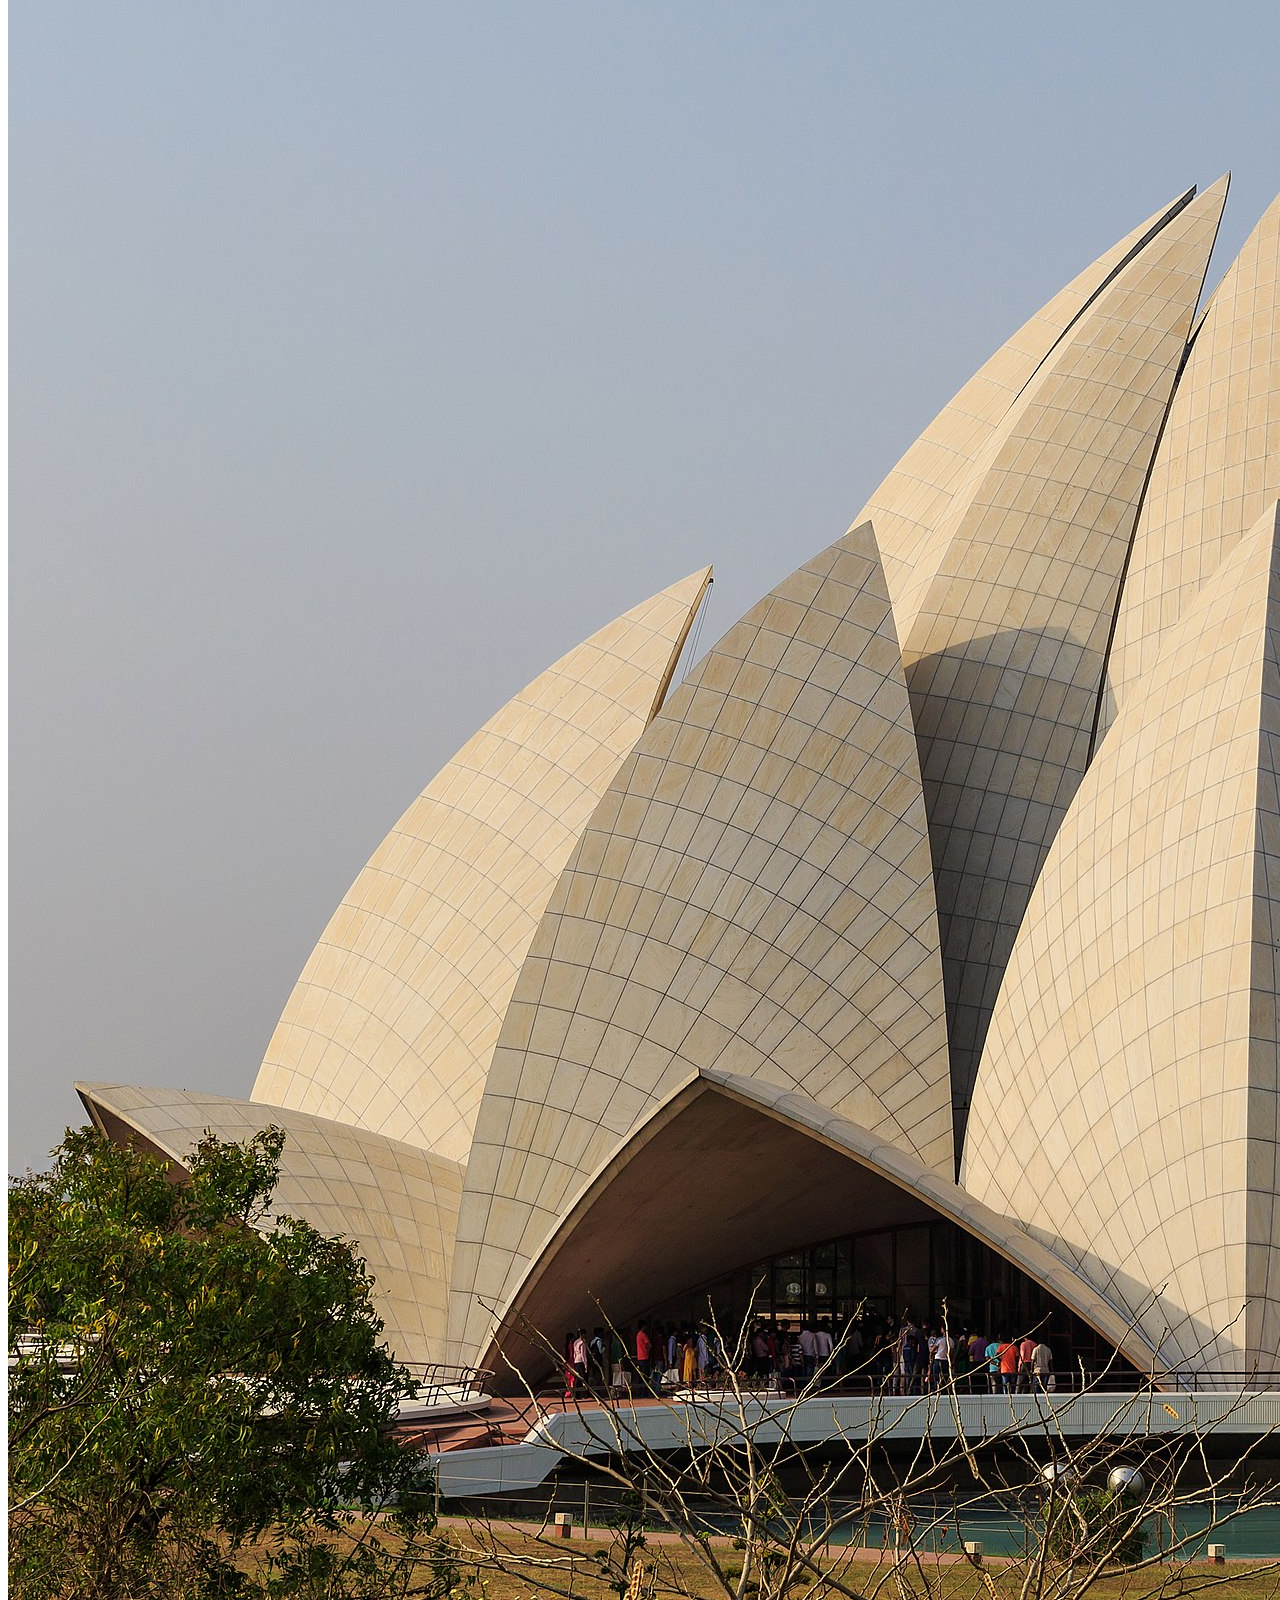
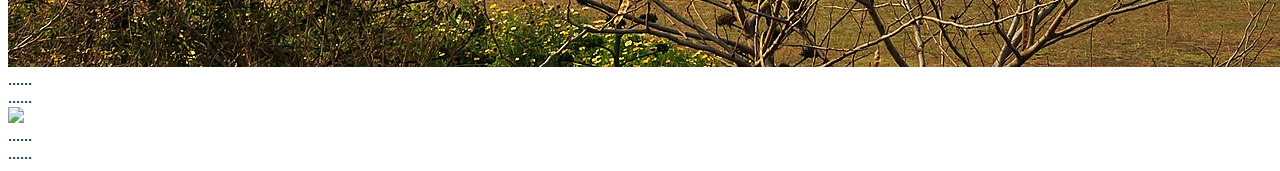
==== commit 22336399: "navbar  all most completed but not responsive" ====
--- a/HTML file/Home.html
+++ b/HTML file/Home.html
@@ -26,11 +26,11 @@
     <section class="Navbar">
         <div class="main_div">
             <div class="List_with_logo">
-                <div class="Nav_logo">
-                    <img src="../Image/Home_image/unnamed.webp"
-                        alt="">
-                </div>
                 <div class="menu_list">
+                    <div class="Nav_logo">
+                        <img src="../Image/Home_image/unnamed.webp"
+                            alt="">
+                    </div>
                     <ul class="menu_ul">
                         <li class="menu_li">
                             <a href="#">Home</a>
@@ -45,6 +45,21 @@
                             <a href="#">FAQ</a>
                         </li>
                     </ul>
+                </div>
+
+                <div class="Nav_second_div">
+                    <div class="input_search">
+                        <input type="search"
+                            name="Nav_search"
+                            id="search"
+                            
+                            placeholder=" 🔍Search">
+                    </div>
+                    <div class="Color_Changer">
+                        <button class="color_White Nav_color"></button>
+                        <button class="color_Black Nav_color"></button>
+                        <button class="color_Gray Nav_color"></button>
+                    </div>
                 </div>
             </div>
         </div>
--- a/CSS File/Home.css
+++ b/CSS File/Home.css
@@ -1,64 +1,106 @@
-
 /* SLIDDER CODE */
 
-.image-slidder{
+.image-slidder {
    position: relative;
    width: 95%;
    height: 550px;
    background-color: white;
-   border-radius: 5px;border: 3px solid white;
-   box-shadow: 0 0 10px 5px rgba(0,0,0,0.2);
+   border-radius: 5px;
+   border: 3px solid white;
+   box-shadow: 0 0 10px 5px rgba(0, 0, 0, 0.2);
 }
-.image-slidder .slides-row{
+
+.image-slidder .slides-row {
    display: flex;
    height: 90%;
-   
+
 }
 
 /* Navbar */
-.Navbar{
+.Navbar {
    width: 100%;
-   margin: 4px 4px ;
+   margin: 4px 4px;
    background-color: rgb(201, 195, 195);
    border-radius: 10px;
    font-family: 'Poppins', sans-serif;
 }
 
-.List_with_logo{
+.List_with_logo {
    display: flex;
    align-items: center;
-   margin: 2px;
-   padding: 2px ;
+   justify-content: space-between;
+
 }
-.menu_ul{
-   display:flex;
+
+.menu_ul {
+   display: flex;
    list-style: none;
 }
 
 
-.menu_li{
+.menu_li {
    background-color: rgb(201, 195, 195);
    color: rgb(34, 34, 34);
    padding: 3px;
    margin: 2px;
 }
-.menu_li a{
+
+.menu_li a {
    text-decoration: none;
    color: black;
    padding: 10px;
 }
 
-.menu_li :hover{
+.menu_li :hover {
    background-color: rgb(218, 215, 215);
    color: rgb(34, 34, 34);
    border-radius: 5px;
    transition: all 0.5s ease-in-out;
 }
 
-.Nav_logo{
+.Nav_logo {
    padding-left: 5px;
 }
-.Nav_logo img{
+
+.Nav_logo img {
    width: 40px;
-   border-radius: 4px;
+   border-radius: 50%;
 }
+
+.Nav_color {
+   width: 20px;
+   height: 20px;
+   background-color: aqua;
+   border-radius: 50%;
+   border: none;
+   margin: 2px;
+}
+
+.Color_Changer {
+   background-color: blanchedalmond;
+   border-radius: 10px;
+   padding: 8px;
+   display: flex;
+   align-items: center;
+}
+
+.Nav_second_div {
+   display: flex;
+   align-items: center;
+   margin-right: 6px;
+}
+
+.menu_list {
+   display: flex;
+   align-items: center;
+}
+
+.input_search {
+   margin: 8px;
+}
+
+#search {
+   padding: 8px;
+   border: none;
+   border-radius: 5px;
+}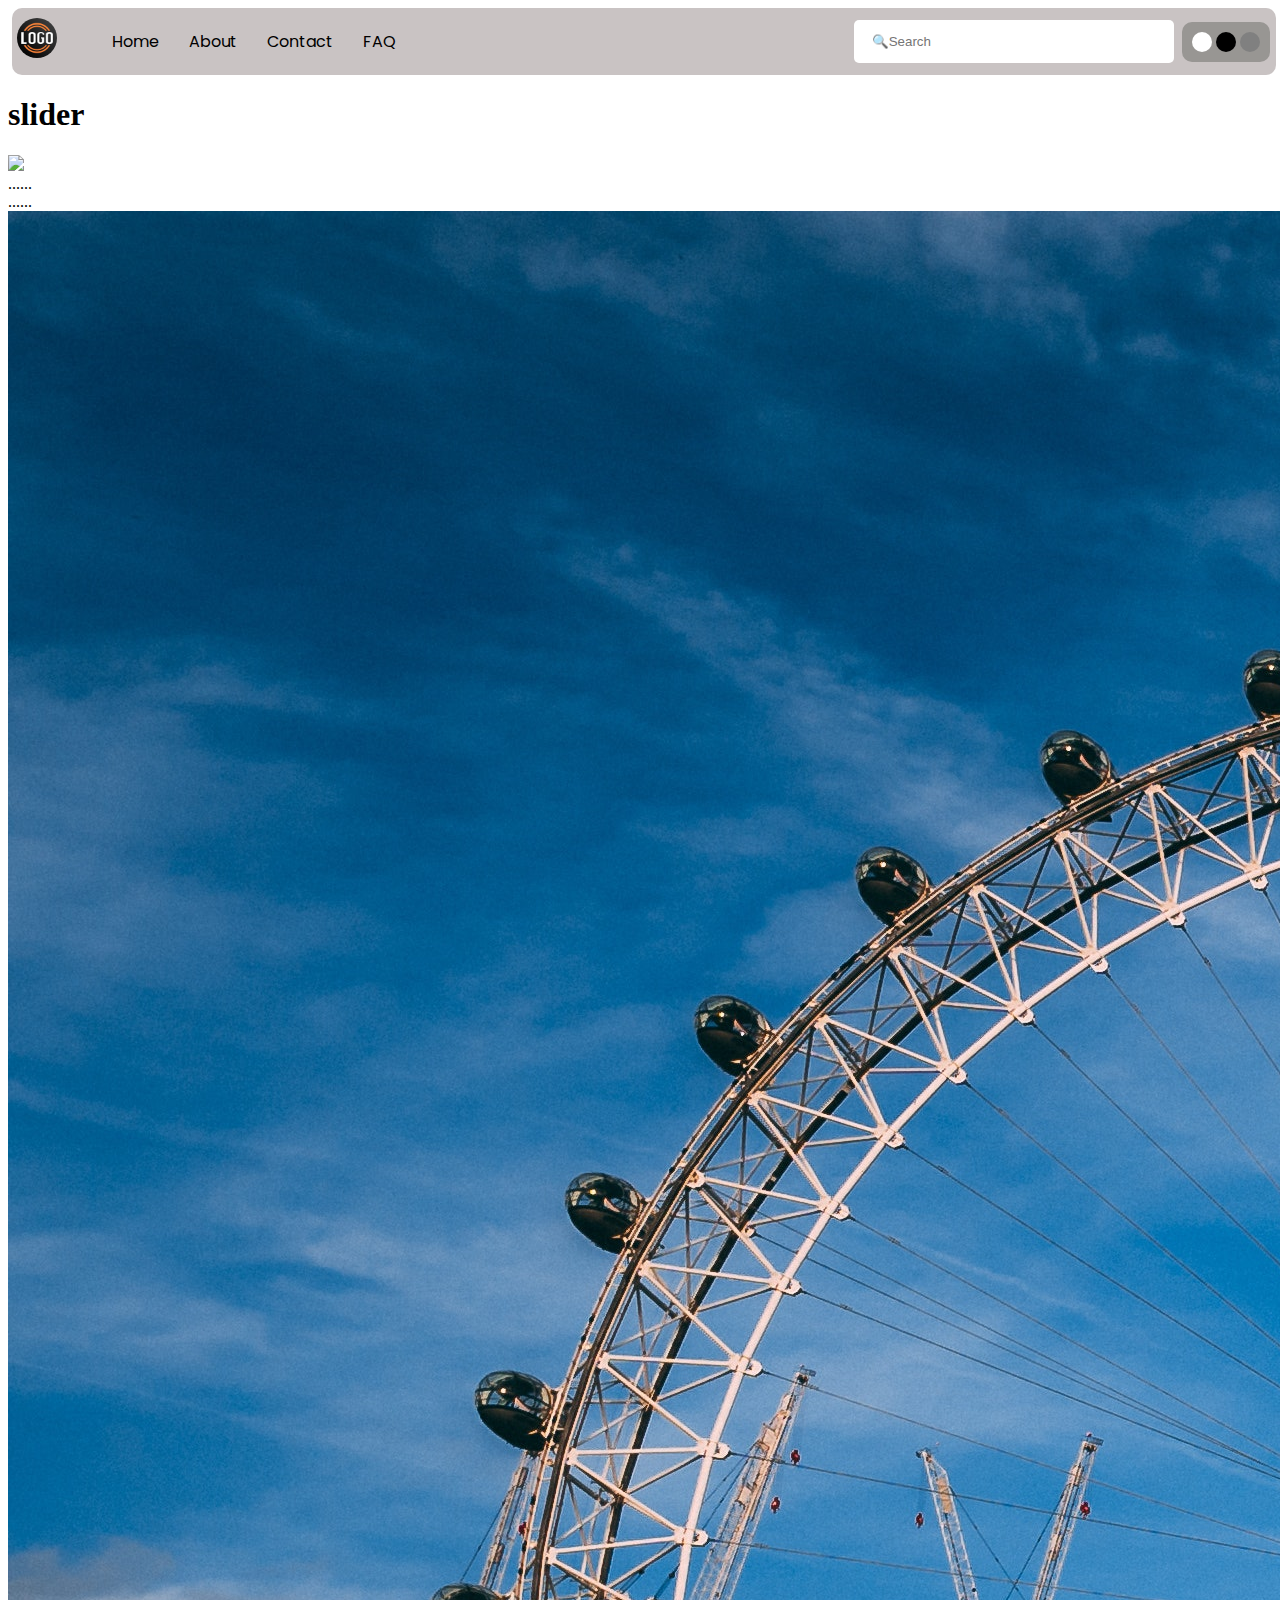
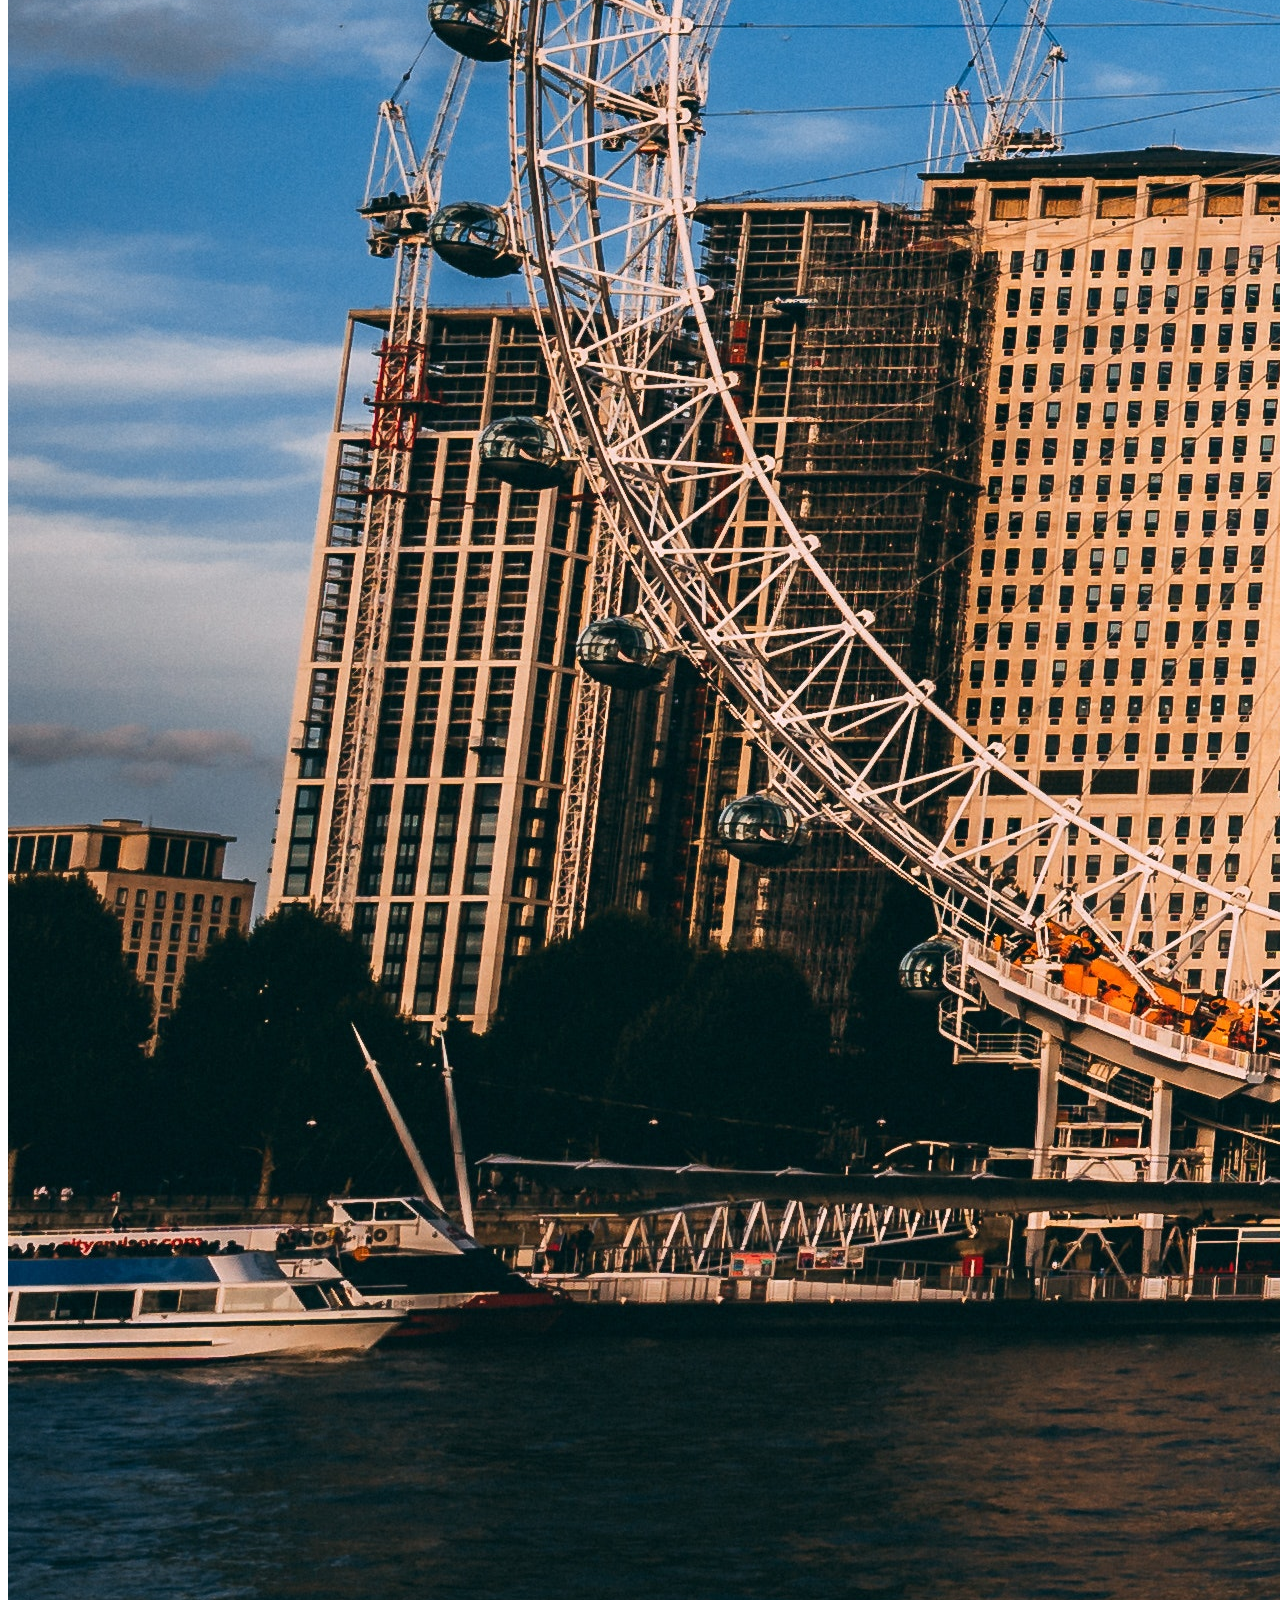
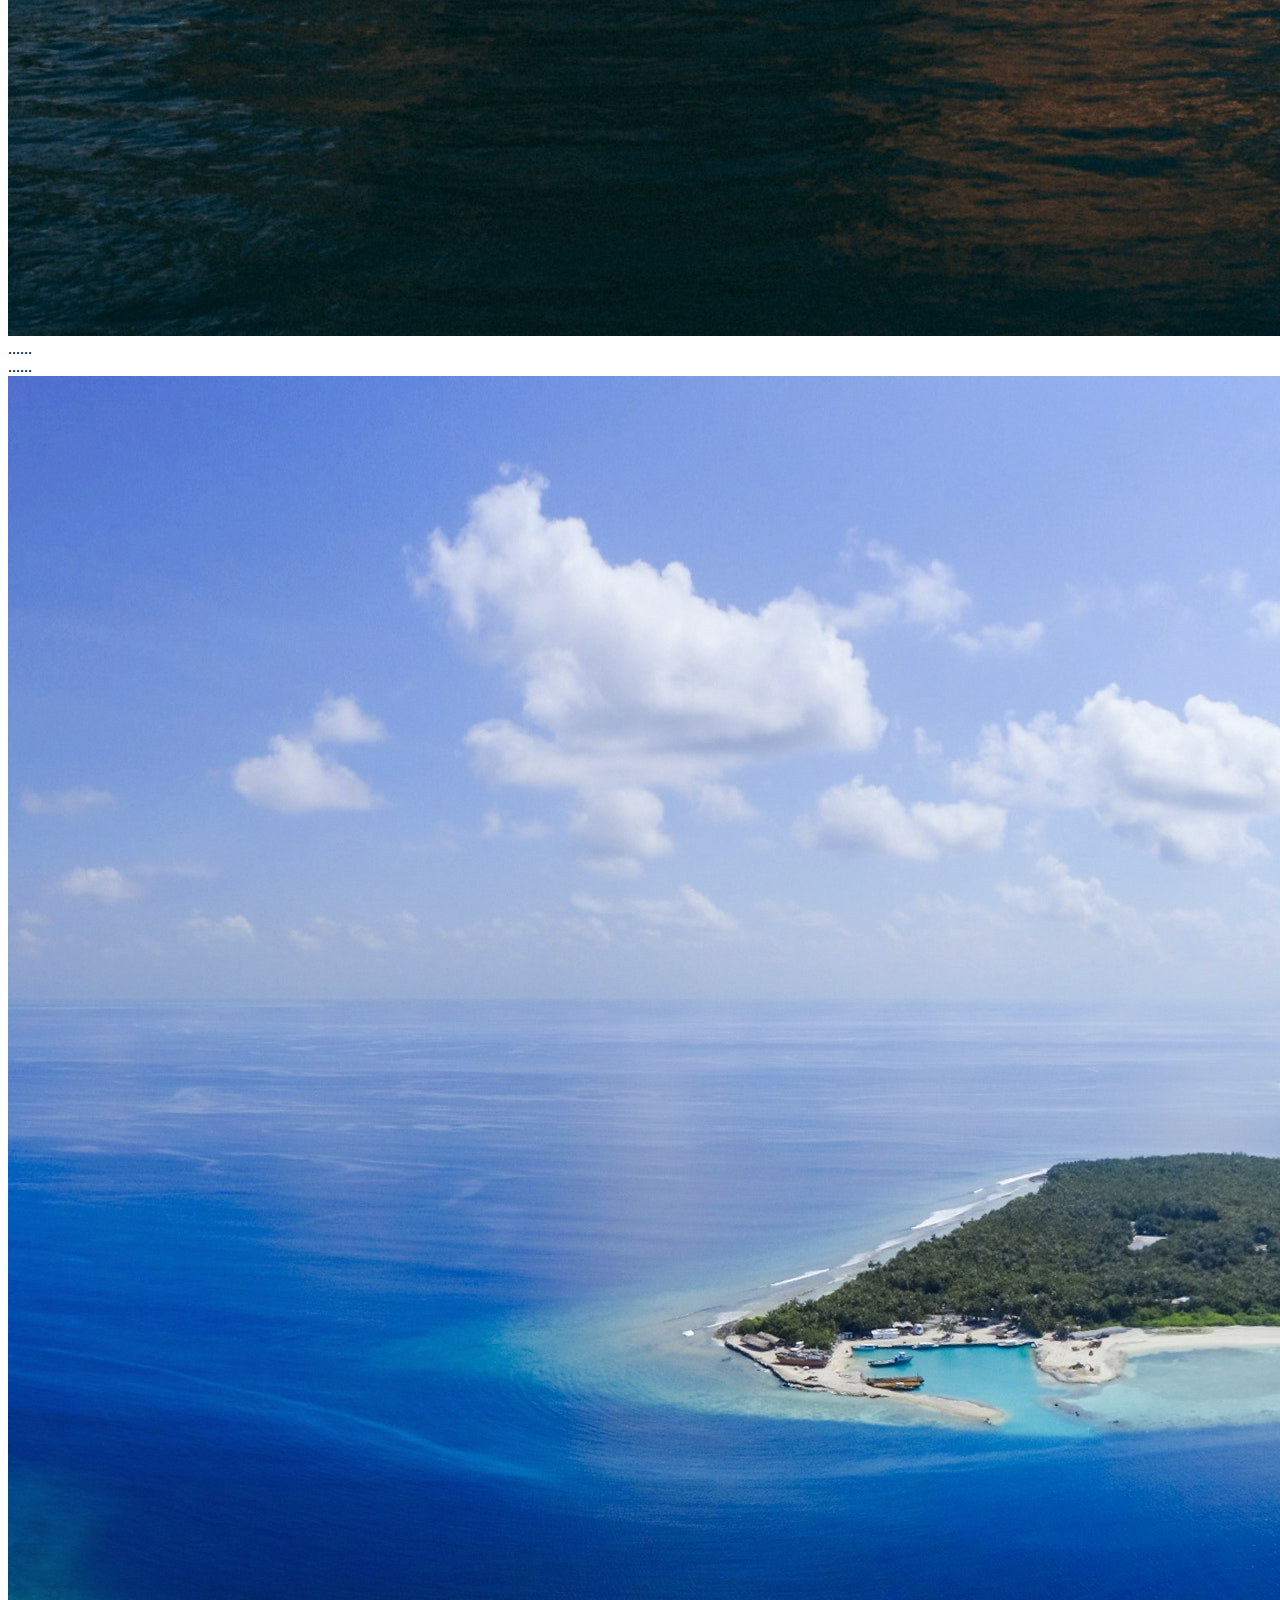
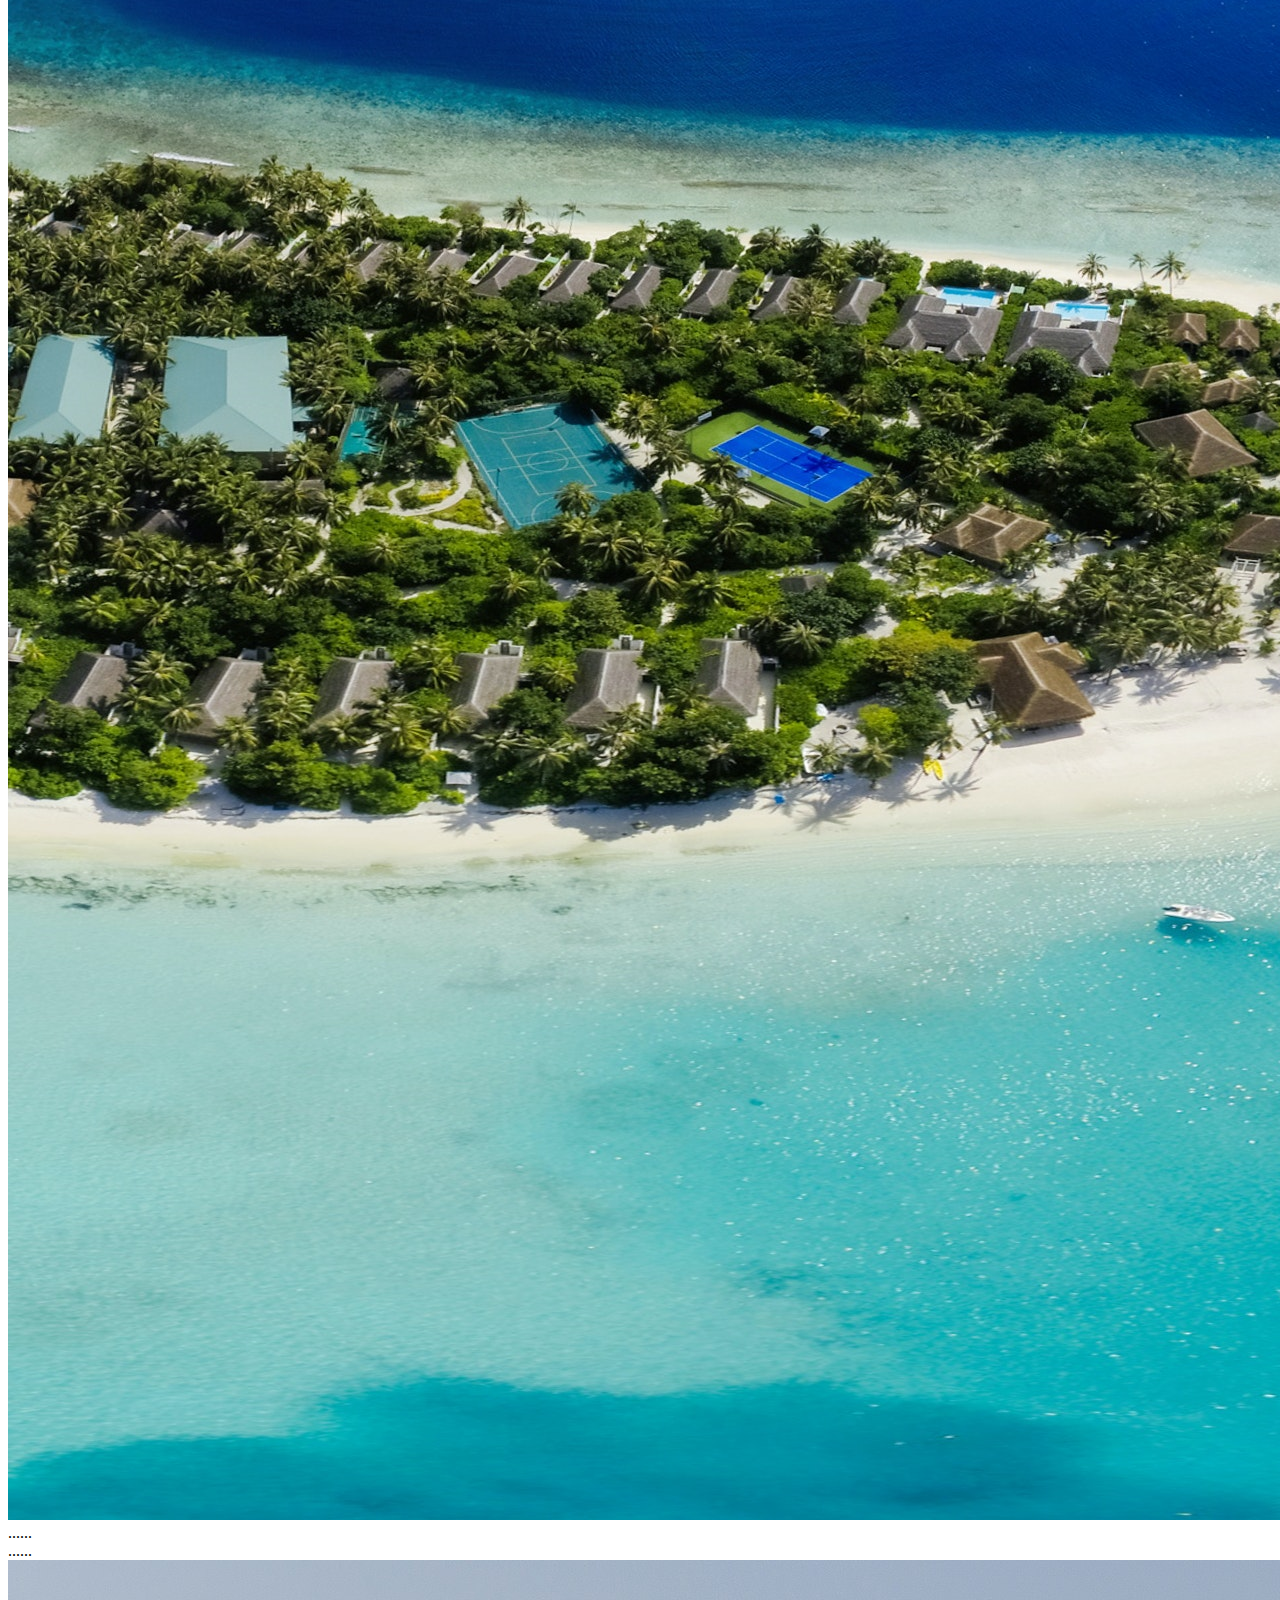
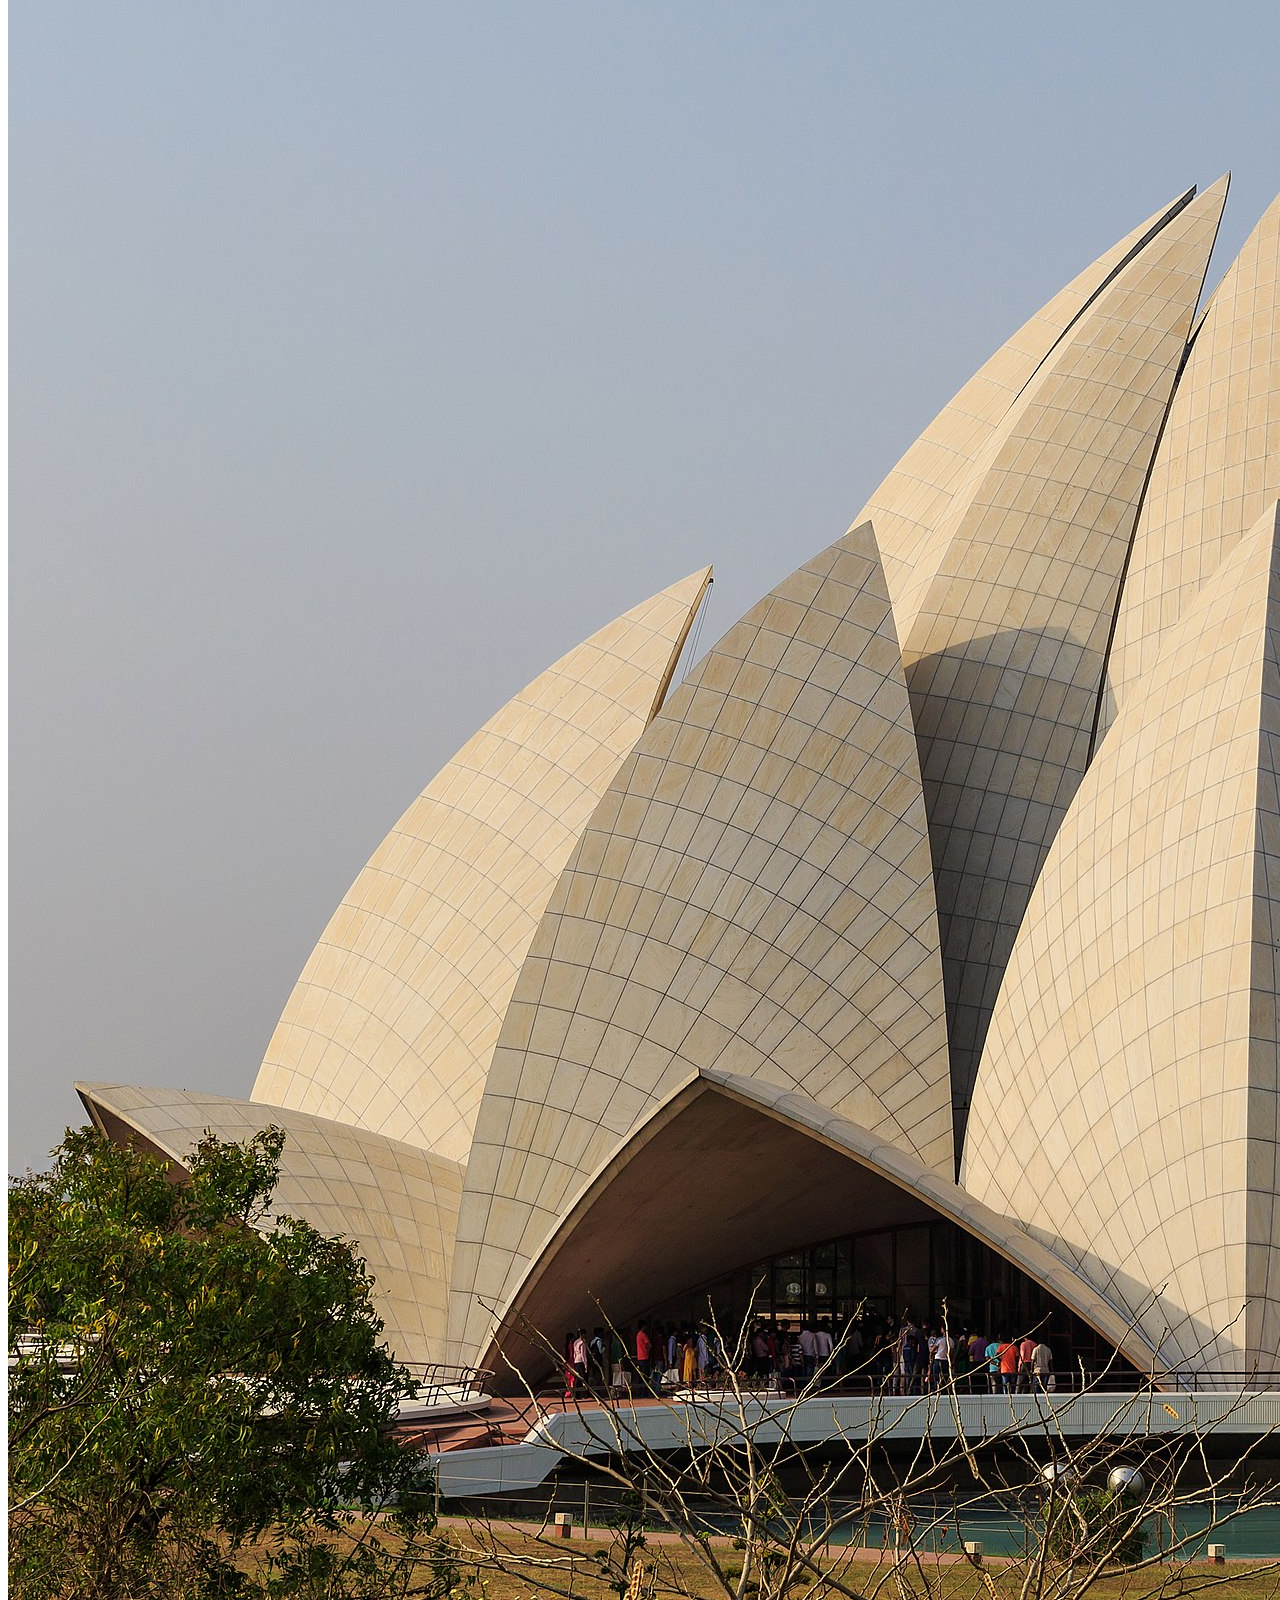
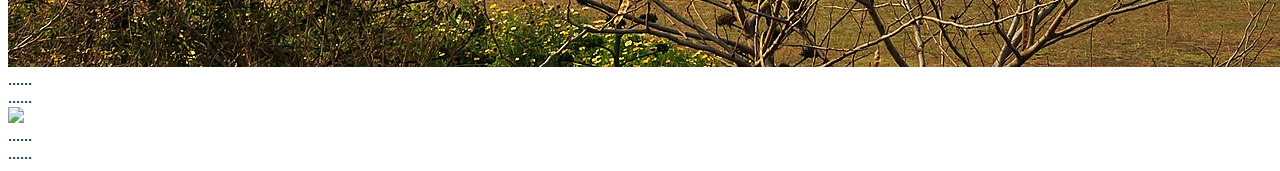
==== commit 7c7367c1: "navbar color change effect us created but menu text color is not match in navbar color" ====
--- a/HTML file/Home.html
+++ b/HTML file/Home.html
@@ -23,7 +23,7 @@
     <!-- start coding :) -->
 
     <!-- navbar code -->
-    <section class="Navbar">
+    <section class="Navbar" id="Default_color">
         <div class="main_div">
             <div class="List_with_logo">
                 <div class="menu_list">
@@ -52,13 +52,21 @@
                         <input type="search"
                             name="Nav_search"
                             id="search"
-                            
                             placeholder=" 🔍Search">
                     </div>
                     <div class="Color_Changer">
-                        <button class="color_White Nav_color"></button>
-                        <button class="color_Black Nav_color"></button>
-                        <button class="color_Gray Nav_color"></button>
+                        <button class="Nav_color"
+                            id="color_White"
+                            name="White" 
+                            onclick="Change_Nav_Color( this.id)"></button>
+                        <button class=" Nav_color"
+                            id="color_Black" 
+                            name="Black"
+                            onclick="Change_Nav_Color( this.id)"></button>
+                        <button class=" Nav_color"
+                            id="color_Gray"
+                            name="Gray"
+                            onclick="Change_Nav_Color( this.id)"></button>
                     </div>
                 </div>
             </div>
--- a/CSS File/Home.css
+++ b/CSS File/Home.css
@@ -16,14 +16,18 @@
 
 }
 
-/* Navbar */
+/* Navbar code */
 .Navbar {
    width: 100%;
    margin: 4px 4px;
-   background-color: rgb(201, 195, 195);
    border-radius: 10px;
    font-family: 'Poppins', sans-serif;
 }
+
+#Default_color{
+   background-color: rgb(201, 195, 195);
+}
+
 
 .List_with_logo {
    display: flex;
@@ -39,7 +43,6 @@
 
 
 .menu_li {
-   background-color: rgb(201, 195, 195);
    color: rgb(34, 34, 34);
    padding: 3px;
    margin: 2px;
@@ -70,14 +73,23 @@
 .Nav_color {
    width: 20px;
    height: 20px;
-   background-color: aqua;
    border-radius: 50%;
    border: none;
    margin: 2px;
 }
 
+#color_White{
+   background-color: white;
+}
+#color_Black{
+   background-color: black;
+}
+#color_Gray{
+   background-color: gray;
+}
+
 .Color_Changer {
-   background-color: blanchedalmond;
+   background-color: rgb(152, 150, 147);
    border-radius: 10px;
    padding: 8px;
    display: flex;
@@ -100,7 +112,8 @@
 }
 
 #search {
-   padding: 8px;
+   padding: 14px;
    border: none;
    border-radius: 5px;
+   width: 320px;
 }